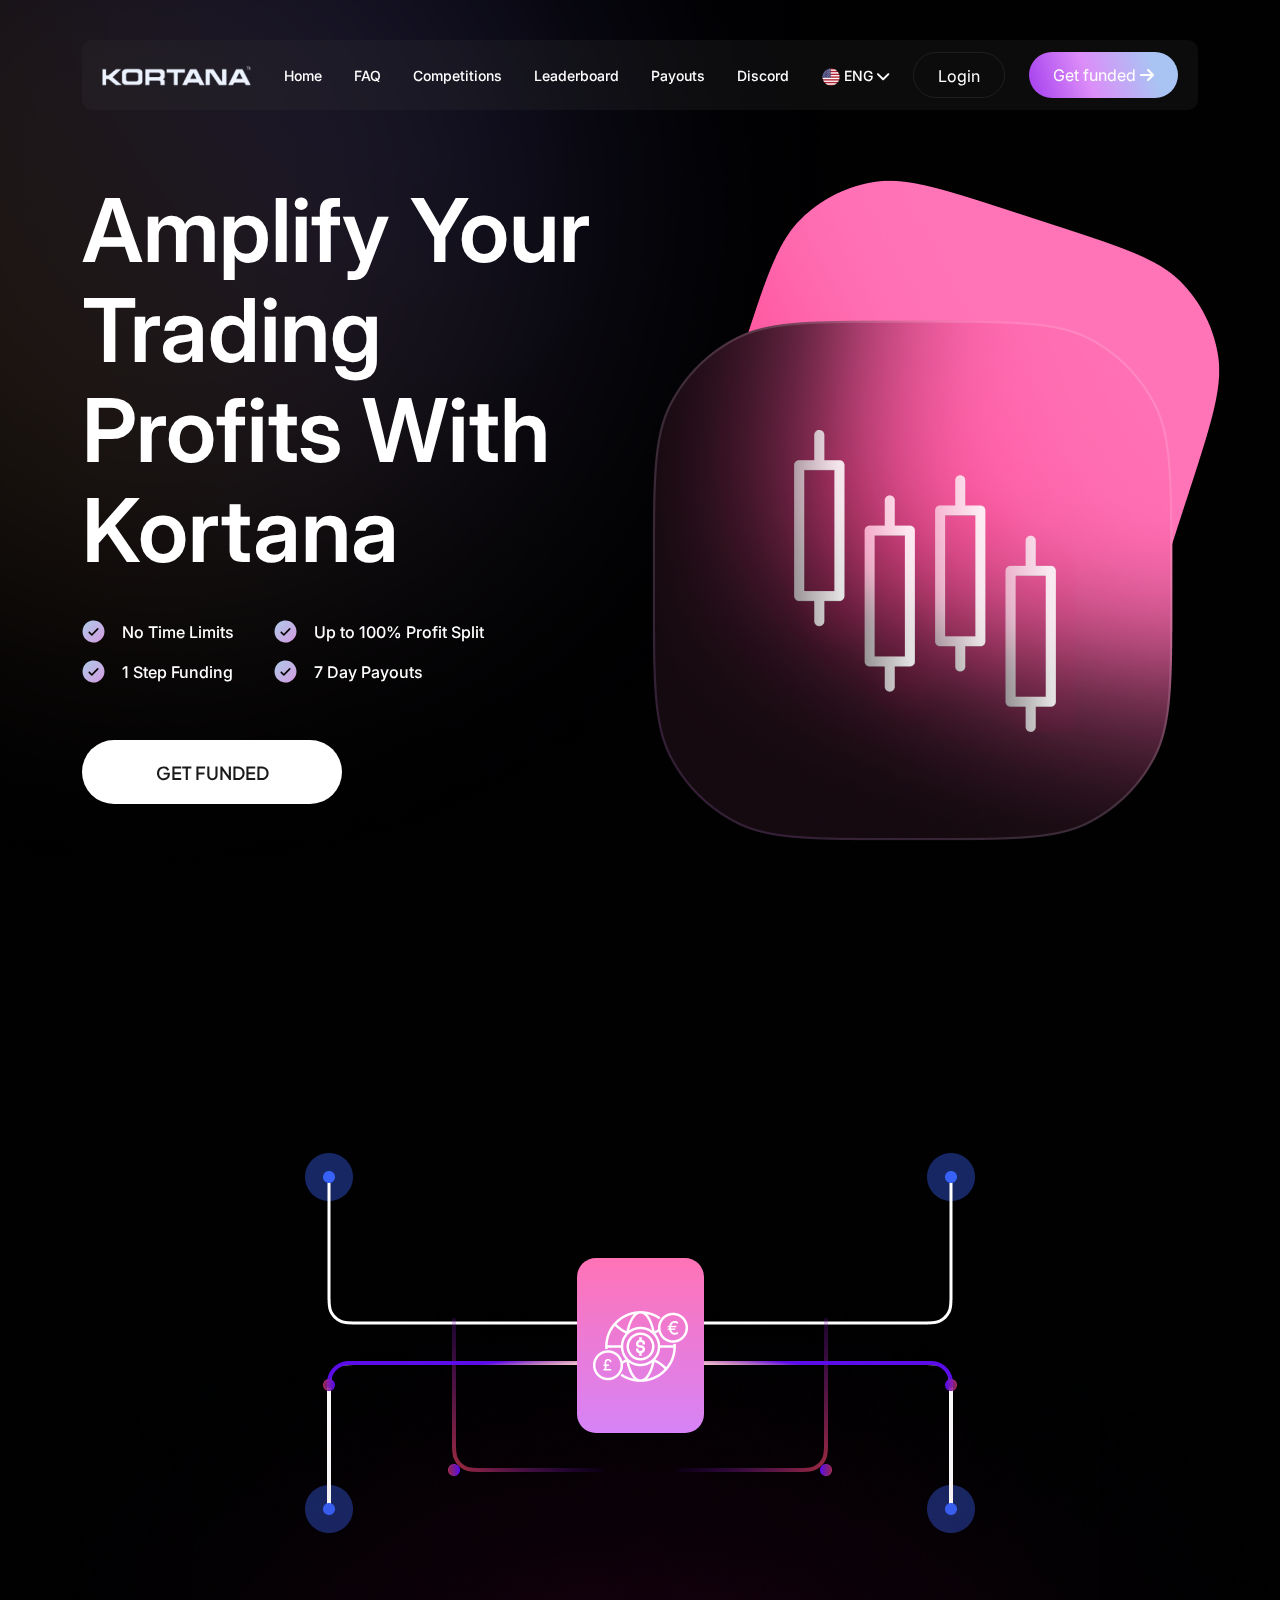
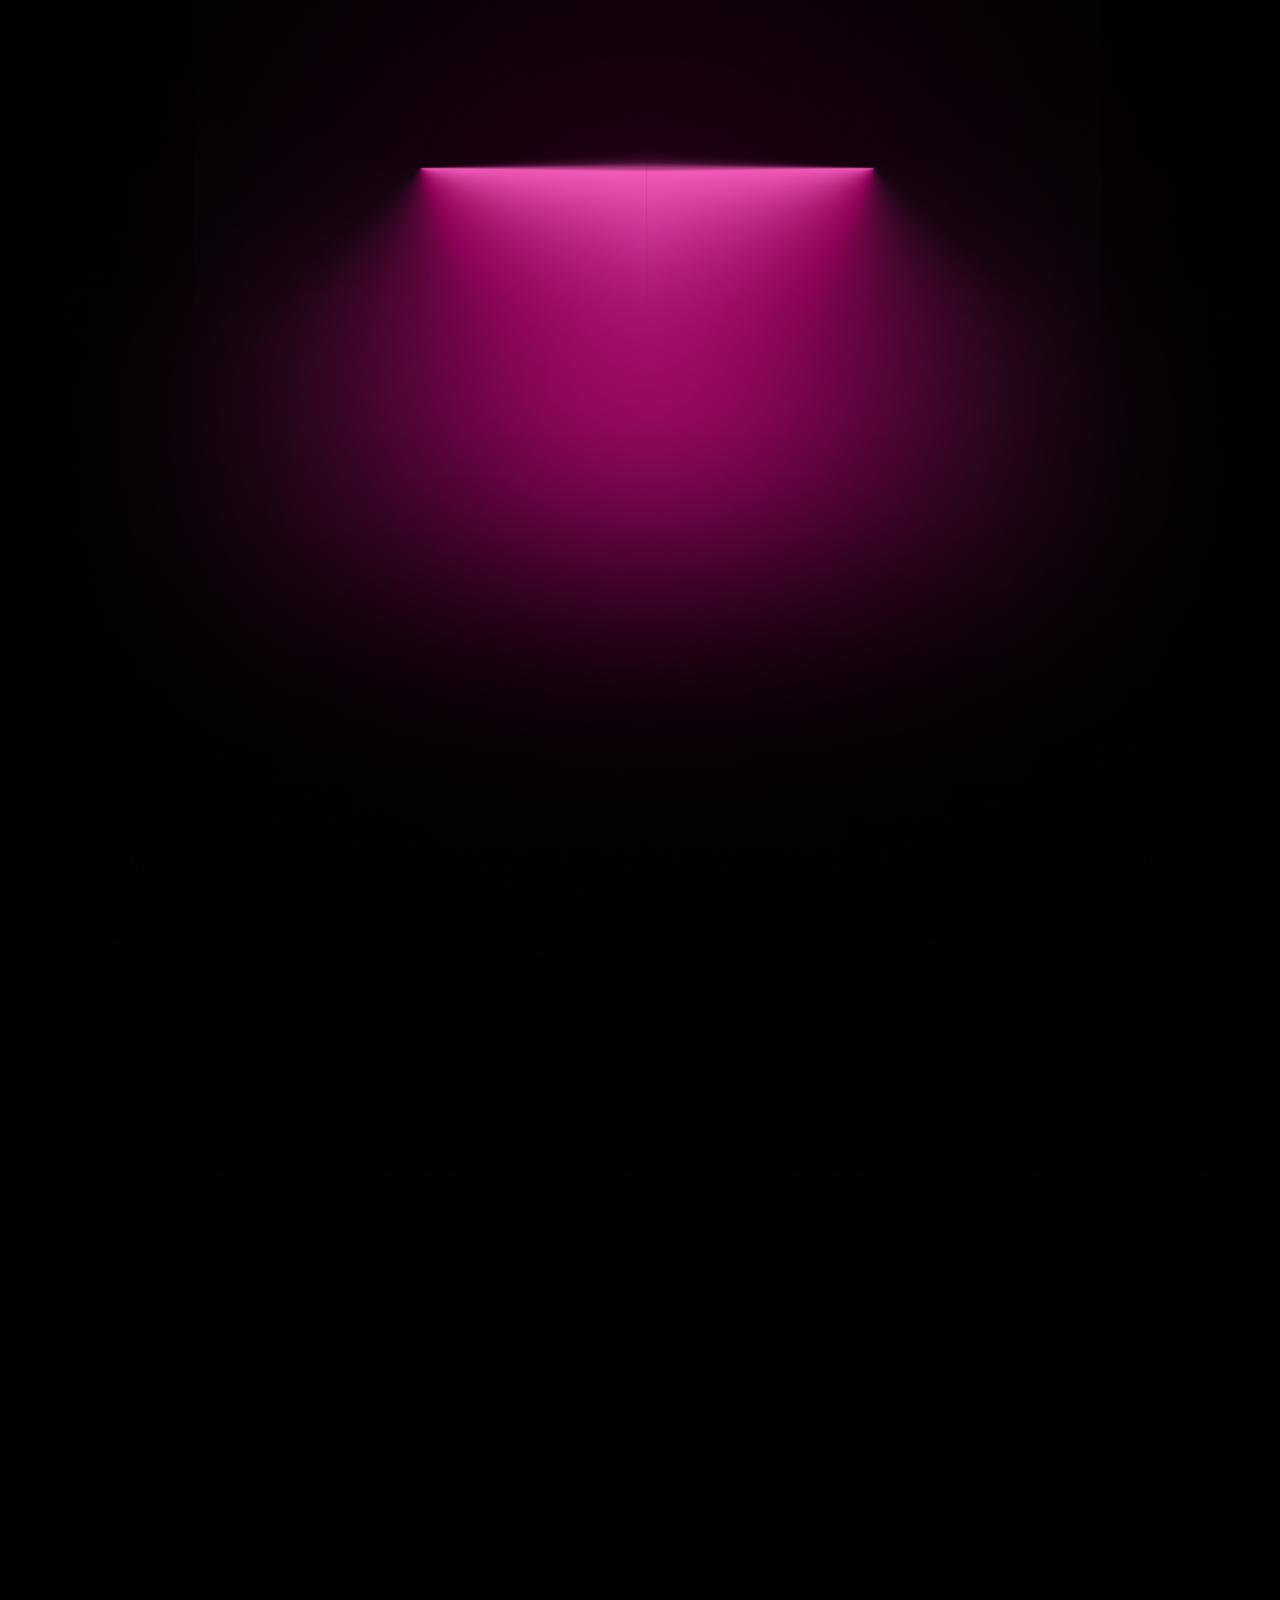
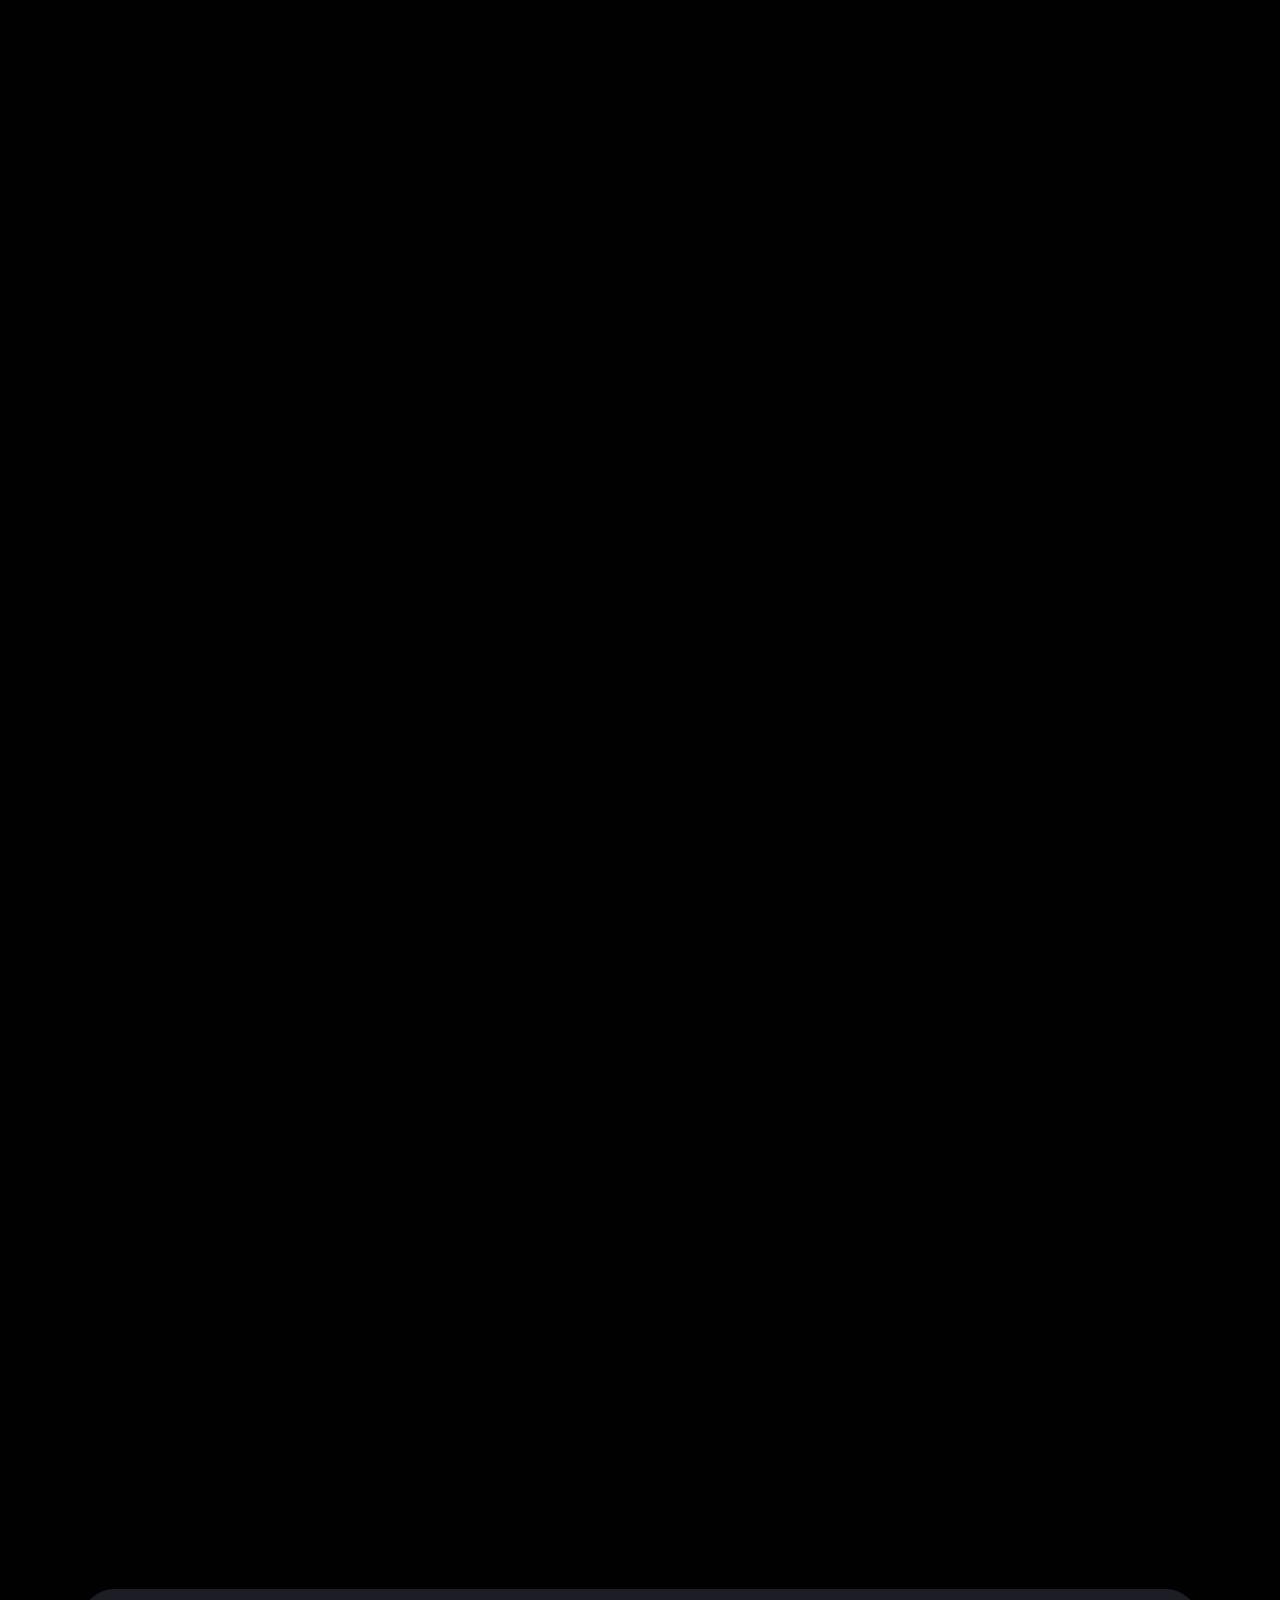
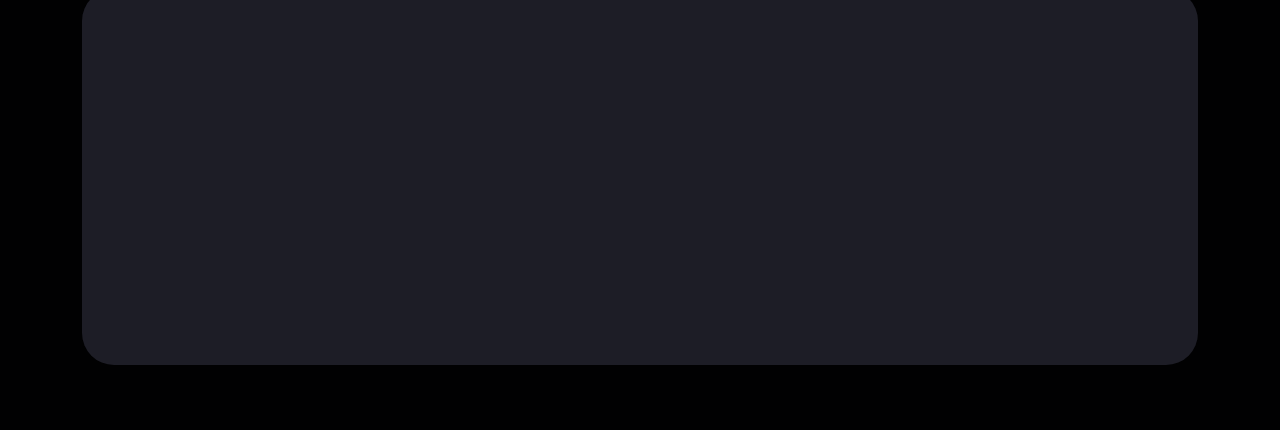
==== index.html @ 97aae35b "anim" ====
<!DOCTYPE html>
<html lang="zxx">
<head>
    <meta charset="utf-8">
    <meta name="author" content="motif">
    <meta name="description" content="">

    <!-- responsive tag -->
    <meta http-equiv="x-ua-compatible" content="ie=edge">
    <meta name="viewport" content="width=device-width, initial-scale=1">

    <!--favicon icon-->
    <link rel="icon" type="image/png" href="images/logos/fav-icon.png">

    <title>Kortana</title>

    <!-- Inject:css -->
    <link rel="stylesheet" type="text/css" href="css/bootstrap.min.css">
    <link rel="stylesheet" type="text/css" href="css/fontawesome/css/fontawesome.min.css">
    <link rel="stylesheet" type="text/css" href="css/fontawesome/css/all.css">
    <link rel="stylesheet" type="text/css" href="css/owl-carousel/owl.carousel.min.css">
    <link rel="stylesheet" type="text/css" href="css/animate.css">
    <link rel="stylesheet" type="text/css" href="css/magnific-popup.css">
    <link rel="stylesheet" type="text/css" href="css/fancybox.min.css">
    <link rel="stylesheet" type="text/css" href="css/jquery.rprogessbar.min.css">
    <link rel="stylesheet" type="text/css" href="css/style.css"> <!-- Template Stylesheet -->
    <link rel="stylesheet" type="text/css" href="css/responsive.css">

    <!--[if lt IE 9]>
    <script src="https://oss.maxcdn.com/html5shiv/3.7.2/html5shiv.min.js"></script>
    <script src="https://oss.maxcdn.com/respond/1.4.2/respond.min.js"></script>
    <![endif]-->

</head>
<body>

    <!-- Header Start: nf is prefix -->
    <header class="kt-header">
        <div class="container">
            <div class="header-container">
                <div class="header-left">
                    <a href="#" class="logo">
                        <img src="./images/logos/logo.png" alt="Kortana">
                    </a>
                </div>
                <div class="kt-main-nav">
                    <div class="nav-menu">
                        <a href="#">Home</a>
                        <a href="#">FAQ</a>
                        <a href="#">Competitions</a>
                        <a href="#">Leaderboard</a>
                        <a href="#">Payouts</a>
                        <a href="#">Discord</a>
                        <a href="#" class="btn d-md-none">Login</a>
                        <a href="#" class="btn primary-btn d-md-none">Get funded <i class="fa-solid fa-arrow-right"></i></a>
                    </div>
                </div>
                <div class="header-right">
                    <div class="lang-switcher">
                        <span class="flag"><img src="images/icons/usa.png" alt="bangladesh"/></span>
                        <a href="#" class="lang"><span>ENG</span> <i class="fa-solid fa-chevron-down"></i></a>
                        <ul class="lang-list">
                            <li class="single-lang"><span class="flag"><img src="images/icons/usa.png" alt="english" /></span><a class="lang-text" href="#">ENG</a></li>
                            <li class="single-lang"><span class="flag"><img src="images/icons/bd.png" alt="bangla" /></span><a class="lang-text" href="#">BAN</a></li>
                        </ul>
                    </div>
                    <a href="#" class="btn">Login</a>
                    <a href="#" class="btn primary-btn">Get funded <i class="fa-solid fa-arrow-right"></i></a>
                    <span class="nav-toggle d-md-none">
                        <i class="fa-solid fa-bars"></i>
                    </span>
                </div>
            </div>
        </div>
    </header>
    <!-- Header End -->

    <main class="kt-main-content">

        <!-- Banner -->
        <div class="kt-banner">
            <div class="container">
                <div class="row">
                    <div class="col-md-6">
                        <div class="banner-content">
                            <h1 class="banner-title wow fadeInUp">Amplify Your Trading Profits With Kortana</h1>
                            <div class="banner-list wow fadeInUp" data-wow-delay=".2s">
                                <p>No Time Limits</p>
                                <p>Up to 100% Profit Split</p>
                                <p>1 Step Funding</p>
                                <p>7 Day Payouts</p>
                            </div>
                            <a href="#" class="btn wow fadeInUp" data-wow-delay=".4s">GET FUNDED</a>
                        </div>
                    </div>
                    <div class="col-md-6">
                        <div class="banner-imgs position-relative">
                            <div class="img-1 position-relative">
                                <img src="./images/shapes/banner-sqr-1.png" alt="Shape">
                                <img src="./images/shapes/chart.png" alt="Chart" class="chart-img">
                            </div>
                            <div class="img-2">
                                <img src="./images/shapes/banner-sqr-2.png" alt="Shape">
                            </div>
                        </div>
                    </div>
                </div>
            </div>
            <div class="banner-shapes">
                <img src="./images/shapes/curve-1.svg" alt="Curve" class="curve-1">
                <img src="./images/shapes/curve-2.svg" alt="Curve" class="curve-2">
            </div>
        </div>

        <!-- Key Difference -->
        <div class="kt-differ">
            <div class="container">
                <div class="row">
                    <div class="col-12">
                        <h2 class="sec-title text-center wow fadeInUp">The kortana difference</h2>
                    </div>
                </div>
                <div class="differ-cards">
                    <div class="row">
                        <div class="col-md-5">
                            <div class="single-card wow fadeInLeft">
                                <div class="icon">
                                    <img src="./images/icons/profit.svg" alt="Profit">
                                </div>
                                <div class="content">
                                    <h3>100% Profit Split</h3>
                                    <p>For the first time in the industry, we offereligible traders 100% of
                                        their profits. We reward consistency, and our profit scaling program
                                        is designed to attract the best of the best.</p>
                                </div>
                            </div>
                        </div>
                        <div class="offset-md-2 col-md-5">
                            <div class="single-card wow fadeInRight">
                                <div class="icon">
                                    <img src="./images/icons/payout.svg" alt="Payouts">
                                </div>
                                <div class="content">
                                    <h3>7 days payouts</h3>
                                    <p>For the first time in the industry, we offereligible traders 100% of
                                        their profits. We reward consistency, and our profit scaling program
                                        is designed to attract the best of the best.</p>
                                </div>
                            </div>
                        </div>
                    </div>
                    <div class="row">
                        <div class="col-12">
                            <div class="connector-wpr">
                                <div class="connector">
                                    <img src="./images/icons/international.png" alt="international">
                                </div>
                            </div>
                        </div>
                    </div>
                    <div class="row">
                        <div class="col-md-5">
                            <div class="single-card wow fadeInLeft">
                                <div class="icon">
                                    <img src="./images/icons/journal.svg" alt="Trade Journaling">
                                </div>
                                <div class="content">
                                    <h3>Intelligent Trade Journaling</h3>
                                    <p>For the first time in the industry, we offereligible traders 100% of
                                        their profits. We reward consistency, and our profit scaling program
                                        is designed to attract the best of the best.</p>
                                </div>
                            </div>
                        </div>
                        <div class="offset-md-2 col-md-5">
                            <div class="single-card wow fadeInRight">
                                <div class="icon">
                                    <img src="./images/icons/timer.svg" alt="No Time Limits">
                                </div>
                                <div class="content">
                                    <h3>No Time Limits</h3>
                                    <p>For the first time in the industry, we offereligible traders 100% of
                                        their profits. We reward consistency, and our profit scaling program
                                        is designed to attract the best of the best.</p>
                                </div>
                            </div>
                        </div>
                    </div>
                </div>
            </div>
        </div>

        <!-- Scaling -->
        <div class="kt-scale">
            <div class="container">
                <div class="row">
                    <div class="col-12">
                        <div class="sec-heading text-center">
                            <h2 class="sec-title wow fadeInUp">Meet Intelligent Scaling</h2>
                            <p class="sec-des wow fadeInUp">Our mission is simple ! Attract the worlds most elite traders with the most favorable trading conditions in the market</p>
                        </div>
                    </div>
                </div>
                <div class="scale-features wow fadeInLeft">
                    <div class="row">
                        <div class="col-12">
                            <div class="features-wpr wpr-1">
                                <div class="single-feature">
                                    <div class="icon">
                                        <img src="./images/icons/audience.png" alt="audience">
                                    </div>
                                    <h3>Funded Kortana Trader</h3>
                                </div>
                                <div class="single-feature circle">
                                    <p>14 Days</p>
                                </div>
                                <div class="single-feature flex-column">
                                    <p><b>Withdrawal 1</b></p>
                                    <p>50% Profit split</p>
                                </div>
                            </div>
                        </div>
                        <div class="col-12">
                            <div class="features-wpr wpr-2 justify-content-end">
                                <div class="single-feature circle circle-2">
                                    <p>14 Days</p>
                                </div>
                            </div>
                        </div>
                        <div class="col-12">
                            <div class="features-wpr wpr-3 justify-content-start">
                                <div class="single-feature flex-column">
                                    <p><b>Withdrawal 4</b></p>
                                    <p>100% Profit split</p>
                                </div>
                                <div class="single-feature circle">
                                    <p>14 Days</p>
                                </div>
                                <div class="single-feature flex-column">
                                    <p><b>Withdrawal 3</b></p>
                                    <p>90% Profit split</p>
                                </div>
                                <div class="single-feature circle circle-2">
                                    <p>14 Days</p>
                                </div>
                                <div class="single-feature flex-column">
                                    <p><b>Withdrawal 2</b></p>
                                    <p>70% Profit split</p>
                                </div>
                            </div>
                        </div>
                    </div>
                </div>
                <div class="prime-features wow fadeInRight">
                    <div class="row align-items-center">
                        <div class="col-md-5">
                            <div class="content">
                                <h3>Kortana Prime</h3>
                                <p>After 4 succesfull payouts and minimum 60 days, traders graduate to our Korana Prime Program</p>
                            </div>
                        </div>
                        <div class="col-md-7">
                            <ul class="feature-list">
                                <li><img src="./images/icons/tick-wht.svg" alt="tick"> Paid Every 7 Days</li>
                                <li><img src="./images/icons/tick-wht.svg" alt="tick"> Account Size Scaled Monthly Up To $1,000,000</li>
                                <li><img src="./images/icons/tick-wht.svg" alt="tick"> Enjoy 15% Max Daily Drawdown</li>
                                <li><img src="./images/icons/tick-wht.svg" alt="tick"> ENS Welcome</li>
                                <li><img src="./images/icons/tick-wht.svg" alt="tick"> Priority Support</li>
                                <li><img src="./images/icons/tick-wht.svg" alt="tick"> Keep 100% Of Your Profits</li>
                            </ul>
                        </div>
                    </div>
                </div>
            </div>
        </div>

        <!-- Trading Accounts -->
        <div class="kt-tarde-acunts sec-spacer">
            <div class="container">
                <div class="row">
                    <div class="col-12">
                        <div class="accoutns-tab-wpr">
                            <div class="heading">
                                <ul class="nav tab-links wow fadeInLeft" id="accountTypeTab" role="tablist">
                                    <li class="nav-item" role="presentation">
                                        <a class="nav-link active" id="normal-tab" data-bs-toggle="tab" href="#normal" role="tab" aria-controls="normal" aria-selected="true">Normal</a>
                                    </li>
                                    <li class="nav-item" role="presentation">
                                        <a class="nav-link" id="extend-tab" data-bs-toggle="tab" href="#extend" role="tab" aria-controls="extend" aria-selected="true">Extend</a>
                                    </li>
                                </ul>

                                <ul class="nav tab-links wow fadeInRight" id="accountSize-Tab" role="tablist">
                                    <li class="nav-item" role="presentation">
                                        <a class="nav-link active" id="ten-tab" data-bs-toggle="tab" href="#ten" role="tab" aria-controls="10k" aria-selected="true">10k</a>
                                    </li>
                                    <li class="nav-item" role="presentation">
                                        <a class="nav-link" id="twtyFive-tab" data-bs-toggle="tab" href="#twtyFive" role="tab" aria-controls="25k" aria-selected="true">25k</a>
                                    </li>
                                    <li class="nav-item" role="presentation">
                                        <a class="nav-link" id="fifty-tab" data-bs-toggle="tab" href="#fifty" role="tab" aria-controls="50k" aria-selected="true">50k</a>
                                    </li>
                                    <li class="nav-item" role="presentation">
                                        <a class="nav-link" id="hundred-tab" data-bs-toggle="tab" href="#hundred" role="tab" aria-controls="100k" aria-selected="true">100k</a>
                                    </li>
                                    <li class="nav-item" role="presentation">
                                        <a class="nav-link" id="twoHun-tab" data-bs-toggle="tab" href="#twoHun" role="tab" aria-controls="200k" aria-selected="true">200k</a>
                                    </li>
                                </ul>

                            </div>
                            <div class="body p-0 wow fadeInUp">
                                <div class="tab-content accounts-content" id="accountTypeTabContent">
                                    <div class="tab-pane fade show active" id="normal" role="tabpanel" aria-labelledby="normal-tab">
                                        <div class="acc-table-wpr">
                                            <table class="kt-table table table-responsive mb-0">
                                                <thead>
                                                    <tr>
                                                        <th></th>
                                                        <th>Phase1</th>
                                                        <th>Phase2</th>
                                                        <th class="text-center">Funded</th>
                                                    </tr>
                                                </thead>
                                                <tbody>
                                                    <tr>
                                                        <td>
                                                            <div class="d-flex align-items-center">
                                                                <span class="acc-name">Profit Target</span>
                                                                <img src="./images/icons/what.png" alt="What">
                                                            </div>
                                                        </td>
                                                        <td>$2000</td>
                                                        <td>$1250</td>
                                                        <td class="text-center">80/20 Profit Split</td>
                                                    </tr>
                                                    <tr>
                                                        <td>
                                                            <div class="d-flex align-items-center">
                                                                <span class="acc-name">Min Trading Days</span>
                                                                <img src="./images/icons/what.png" alt="What">
                                                            </div>
                                                        </td>
                                                        <td>0 Days</td>
                                                        <td>0 Days</td>
                                                        <td class="text-center">0 Days</td>
                                                    </tr>
                                                    <tr>
                                                        <td>
                                                            <div class="d-flex align-items-center">
                                                                <span class="acc-name">Max Trading Days</span>
                                                                <img src="./images/icons/what.png" alt="What">
                                                            </div>
                                                        </td>
                                                        <td>30 Days</td>
                                                        <td>60 Days</td>
                                                        <td class="text-center"><span class="td-btn null">None</span></td>
                                                    </tr>
                                                    <tr>
                                                        <td>
                                                            <div class="d-flex align-items-center">
                                                                <span class="acc-name">Max Loss</span>
                                                                <img src="./images/icons/what.png" alt="What">
                                                            </div>
                                                        </td>
                                                        <td>$2000</td>
                                                        <td>$2000</td>
                                                        <td class="text-center">4%</td>
                                                    </tr>
                                                    <tr>
                                                        <td>
                                                            <div class="d-flex align-items-center">
                                                                <span class="acc-name">Refundable Free</span>
                                                                <img src="./images/icons/what.png" alt="What">
                                                            </div>
                                                        </td>
                                                        <td>$228</td>
                                                        <td><span class="td-btn">Free</span></td>
                                                        <td class="text-center"><span class="td-btn">Refund</span></td>
                                                    </tr>
                                                    <tr>
                                                        <td>
                                                            <div class="d-flex align-items-center">
                                                                <span class="acc-name">Pass Bonus</span>
                                                                <img src="./images/icons/what.png" alt="What">
                                                            </div>
                                                        </td>
                                                        <td><span class="td-btn null">None</span></td>
                                                        <td><span class="td-btn null">None</span></td>
                                                        <td class="text-center"><span class="td-btn null">None</span></td>
                                                    </tr>
                                                </tbody>
                                            </table>
                                        </div>
                                    </div>
                                    <div class="tab-pane fade" id="extend" role="tabpanel" aria-labelledby="extend-tab">
                                        <div class="acc-table-wpr">
                                            <table class="kt-table table table-responsive mb-0">
                                                <thead>
                                                    <tr>
                                                        <th></th>
                                                        <th>Phase1</th>
                                                        <th>Phase2</th>
                                                        <th class="text-center">Funded</th>
                                                    </tr>
                                                </thead>
                                                <tbody>
                                                    <tr>
                                                        <td>
                                                            <div class="d-flex align-items-center">
                                                                <span class="acc-name">Profit Target</span>
                                                                <img src="./images/icons/what.png" alt="What">
                                                            </div>
                                                        </td>
                                                        <td>$2000</td>
                                                        <td>$1250</td>
                                                        <td class="text-center">80/20 Profit Split</td>
                                                    </tr>
                                                    <tr>
                                                        <td>
                                                            <div class="d-flex align-items-center">
                                                                <span class="acc-name">Min Trading Days</span>
                                                                <img src="./images/icons/what.png" alt="What">
                                                            </div>
                                                        </td>
                                                        <td>0 Days</td>
                                                        <td>0 Days</td>
                                                        <td class="text-center">0 Days</td>
                                                    </tr>
                                                    <tr>
                                                        <td>
                                                            <div class="d-flex align-items-center">
                                                                <span class="acc-name">Max Trading Days</span>
                                                                <img src="./images/icons/what.png" alt="What">
                                                            </div>
                                                        </td>
                                                        <td>30 Days</td>
                                                        <td>60 Days</td>
                                                        <td class="text-center"><span class="td-btn null">None</span></td>
                                                    </tr>
                                                    <tr>
                                                        <td>
                                                            <div class="d-flex align-items-center">
                                                                <span class="acc-name">Max Loss</span>
                                                                <img src="./images/icons/what.png" alt="What">
                                                            </div>
                                                        </td>
                                                        <td>$2000</td>
                                                        <td>$2000</td>
                                                        <td class="text-center">4%</td>
                                                    </tr>
                                                    <tr>
                                                        <td>
                                                            <div class="d-flex align-items-center">
                                                                <span class="acc-name">Refundable Free</span>
                                                                <img src="./images/icons/what.png" alt="What">
                                                            </div>
                                                        </td>
                                                        <td>$228</td>
                                                        <td><span class="td-btn">Free</span></td>
                                                        <td class="text-center"><span class="td-btn">Refund</span></td>
                                                    </tr>
                                                    <tr>
                                                        <td>
                                                            <div class="d-flex align-items-center">
                                                                <span class="acc-name">Pass Bonus</span>
                                                                <img src="./images/icons/what.png" alt="What">
                                                            </div>
                                                        </td>
                                                        <td><span class="td-btn null">None</span></td>
                                                        <td><span class="td-btn null">None</span></td>
                                                        <td class="text-center"><span class="td-btn null">None</span></td>
                                                    </tr>
                                                </tbody>
                                            </table>
                                        </div>
                                    </div>
                                    <div class="text-center">
                                        <a href="#" class="btn primary-btn">BECOME A FUNDED TRADER TODAY <i class="fa-solid fa-arrow-right"></i></a>
                                    </div>
                                </div>
                            </div>
                        </div>
                    </div>
                </div>
            </div>
        </div>

        <!-- Start Trading -->
        <div class="kt-start-trade">
            <div class="container">
                <div class="row align-items-center">
                    <div class="col-md-6 col-xxl-5">
                        <div class="trade-info">
                            <h2 class="sec-title wow fadeInUp">Live The <span class="color-text">Traders</span> Dream</h2>
                            <ul class="info-list wow fadeInUp">
                                <li>No minimum or maximum trading days</li>
                                <li>Up to 100% profit splits</li>
                                <li>Scale Your Account to & 15% Max Drawdown</li>
                                <li>Refundable Challenge Fee and a 25% pass bonus</li>
                                <li>Scale to 7 day payouts</li>
                                <li>All trading styles welcome, no hidden rules</li>
                            </ul>
                            <div class="info-btns">
                                <a href="#" class="btn primary-btn wow fadeInLeft">Start trading <img src="./images/icons/arrow-right.svg" alt="arrow-right"></a>
                                <a href="#" class="btn color-btn wow fadeInRight"><span>FAQ</span> <img src="./images/icons/arrow-right-clr.svg" alt="arrow-right-clr"></a>
                            </div>
                        </div>
                    </div>
                    <div class="offset-xxl-1 col-md-6 col-10">
                        <div class="trade-image position-relative wow fadeInRight">
                            <img src="./images/banner/bitcoin.png" alt="bitcoin" class="img-sm">
                            <img src="./images/banner/trade-banner.png" alt="Start Trading">
                        </div>
                    </div>
                </div>
            </div>
        </div>

    </main>

    <!-- Footer Start -->
    <footer class="kt-footer">
        <div class="container">
            <div class="footer-wpr">
                <div class="row">
                    <div class="col-6 col-lg-7">
                        <div class="footer-content">
                            <a href="#" class="wow fadeInUp"><img src="./images/logos/fotter-logo.png" alt="Kortana" class="logo"></a>
                            <div class="footer-social-links wow fadeInUp">
                                <a href="#" class="single-link">
                                    <img src="./images/icons/insta.png" alt="Instagram">
                                </a>
                                <a href="#" class="single-link">
                                    <img src="./images/icons/discord.png" alt="discord">
                                </a>
                                <a href="#" class="single-link">
                                    <img src="./images/icons/telegram.png" alt="telegram">
                                </a>
                            </div>
                            <p class="des wow fadeInUp">Get in contact with us directly from this
                                site with our <a href="#">Iive customer support</a> or at
                                our <a href="#">Help Center</a></p>
                        </div>
                    </div>
                    <div class="col-6 col-lg-5">
                        <div class="row justify-content-between f-line wow fadeInRight">
                            <div class="col-5">
                                <div class="footer-widget">
                                    <h5>Medium</h5>
                                    <ul class="footer-menu">
                                        <li><a href="#">Livechat</a></li>
                                        <li><a href="#">Hello@Kartanafx.com</a></li>
                                        <li><a href="#">Discord support</a></li>
                                    </ul>
                                </div>
                            </div>
                            <div class="col-5">
                                <div class="footer-widget">
                                    <h5>Kartana Inc</h5>
                                    <ul class="footer-menu">
                                        <li><a href="#">FAQ</a></li>
                                    </ul>
                                </div>
                            </div>
                        </div>
                        <div class="row">
                            <div class="col-6 p-0">
                                <div class="footer-input wow fadeInUp">
                                    <input type="text" placeholder="Drop ancor">
                                    <button type="submit"><img src="./images/icons/paper-plane.svg" alt="paper-plane"></button>
                                </div>
                            </div>
                        </div>
                    </div>
                </div>
            </div>
        </div>
    </footer>
    <!-- Footer End -->

    <!-- scrollUp start here-->

    <div class="progress-wrap">
        <svg class="progress-circle svg-content" width="100%" height="100%" viewBox="-1 -1 102 102">
            <path d="M50,1 a49,49 0 0,1 0,98 a49,49 0 0,1 0,-98" />
        </svg>
    </div>
    
    <!-- Js files -->
    <script src="js/modernizr-3.5.0.min.js"></script>

    <script src="js/jquery.min.js"></script>
    <script src="js/popper.min.js"></script>
    <script src="js/bootstrap.min.js"></script>
    <script src="js/jquery.waypoints.min.js"></script>
    <script src="js/jquery.counterup.min.js"></script>
    <script src="js/wow.min.js"></script>
    <script src="js/owl.carousel.min.js"></script>
    <script src="js/jquery.appear.js"></script>
    <script src="js/jquery-asPieProgress.min.js"></script>
    <script src="js/jquery.magnific-popup.min.js"></script>
    <script src="js/backtotop.js"></script>
    <script src="js/fancybox.min.js"></script>
    <script src="js/jQuery.rProgressbar.min.js"></script>
    <script src="js/main.js"></script>

</body>
</html>
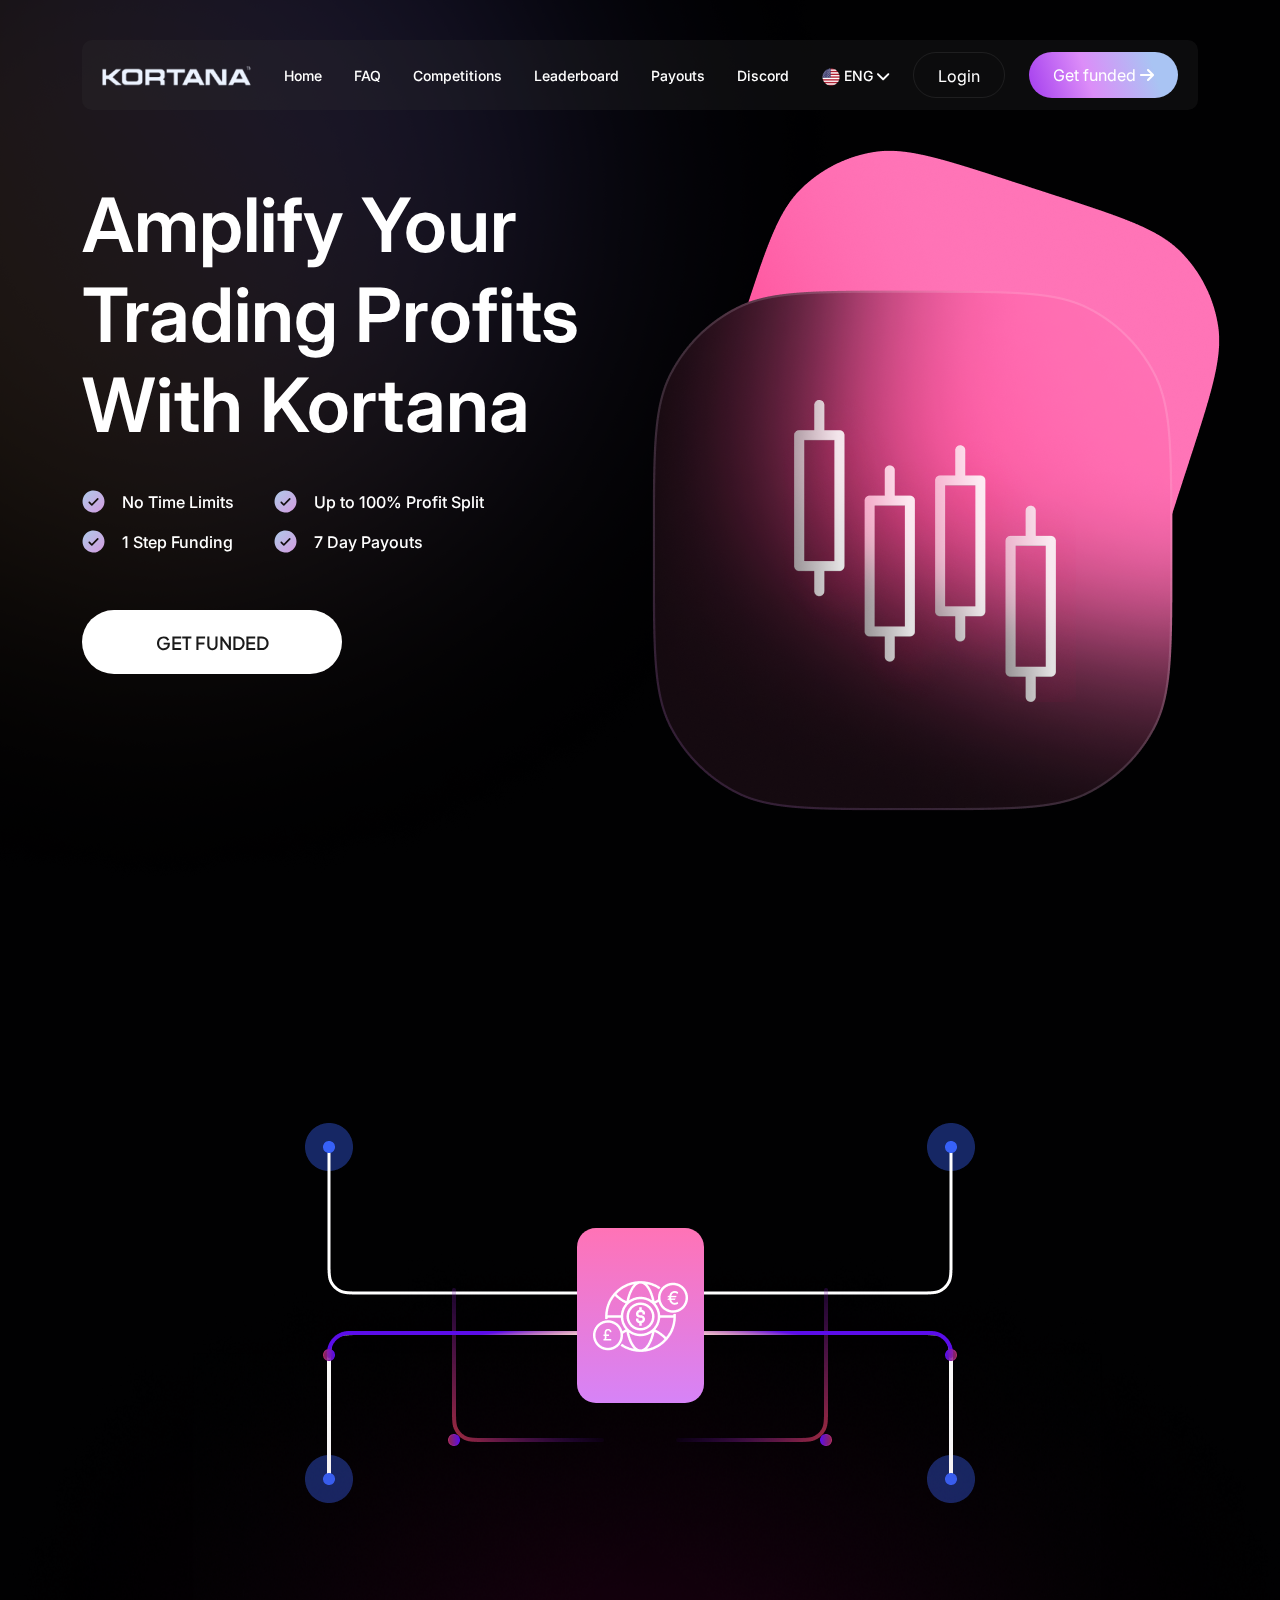
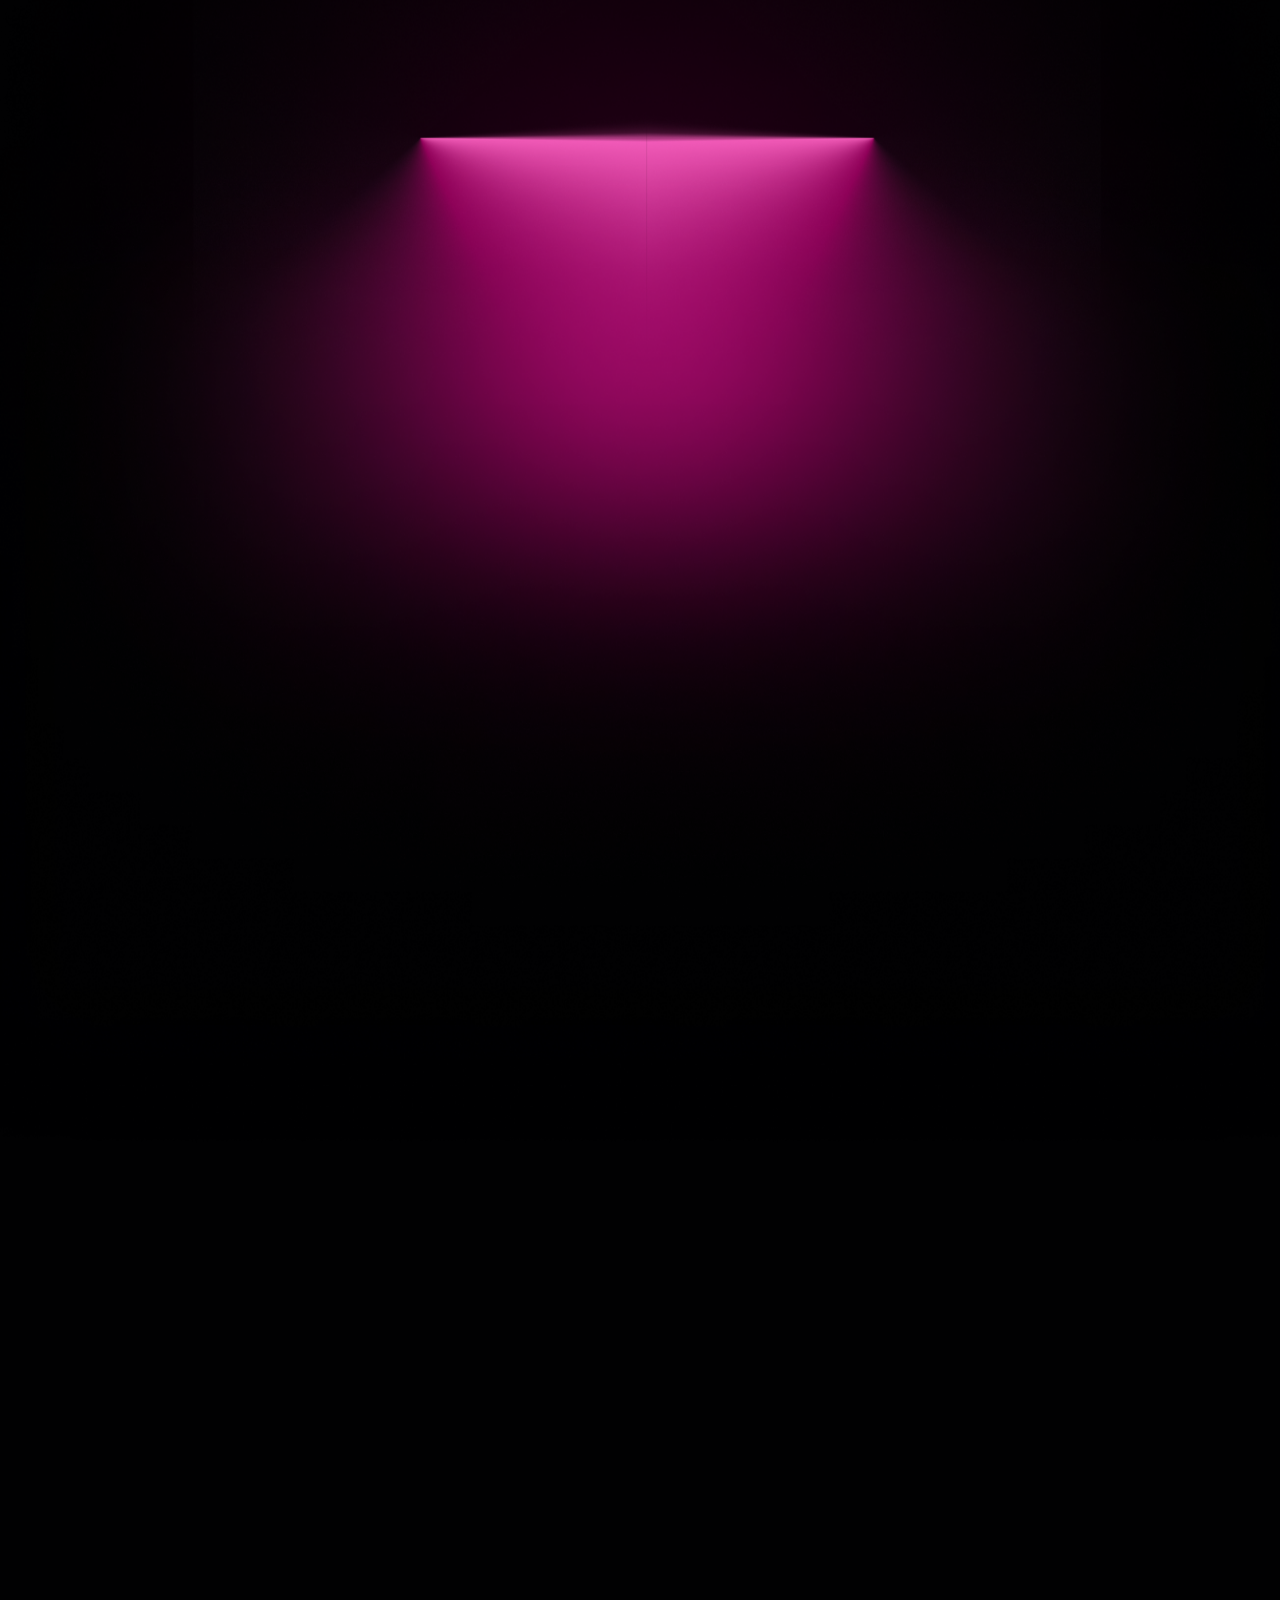
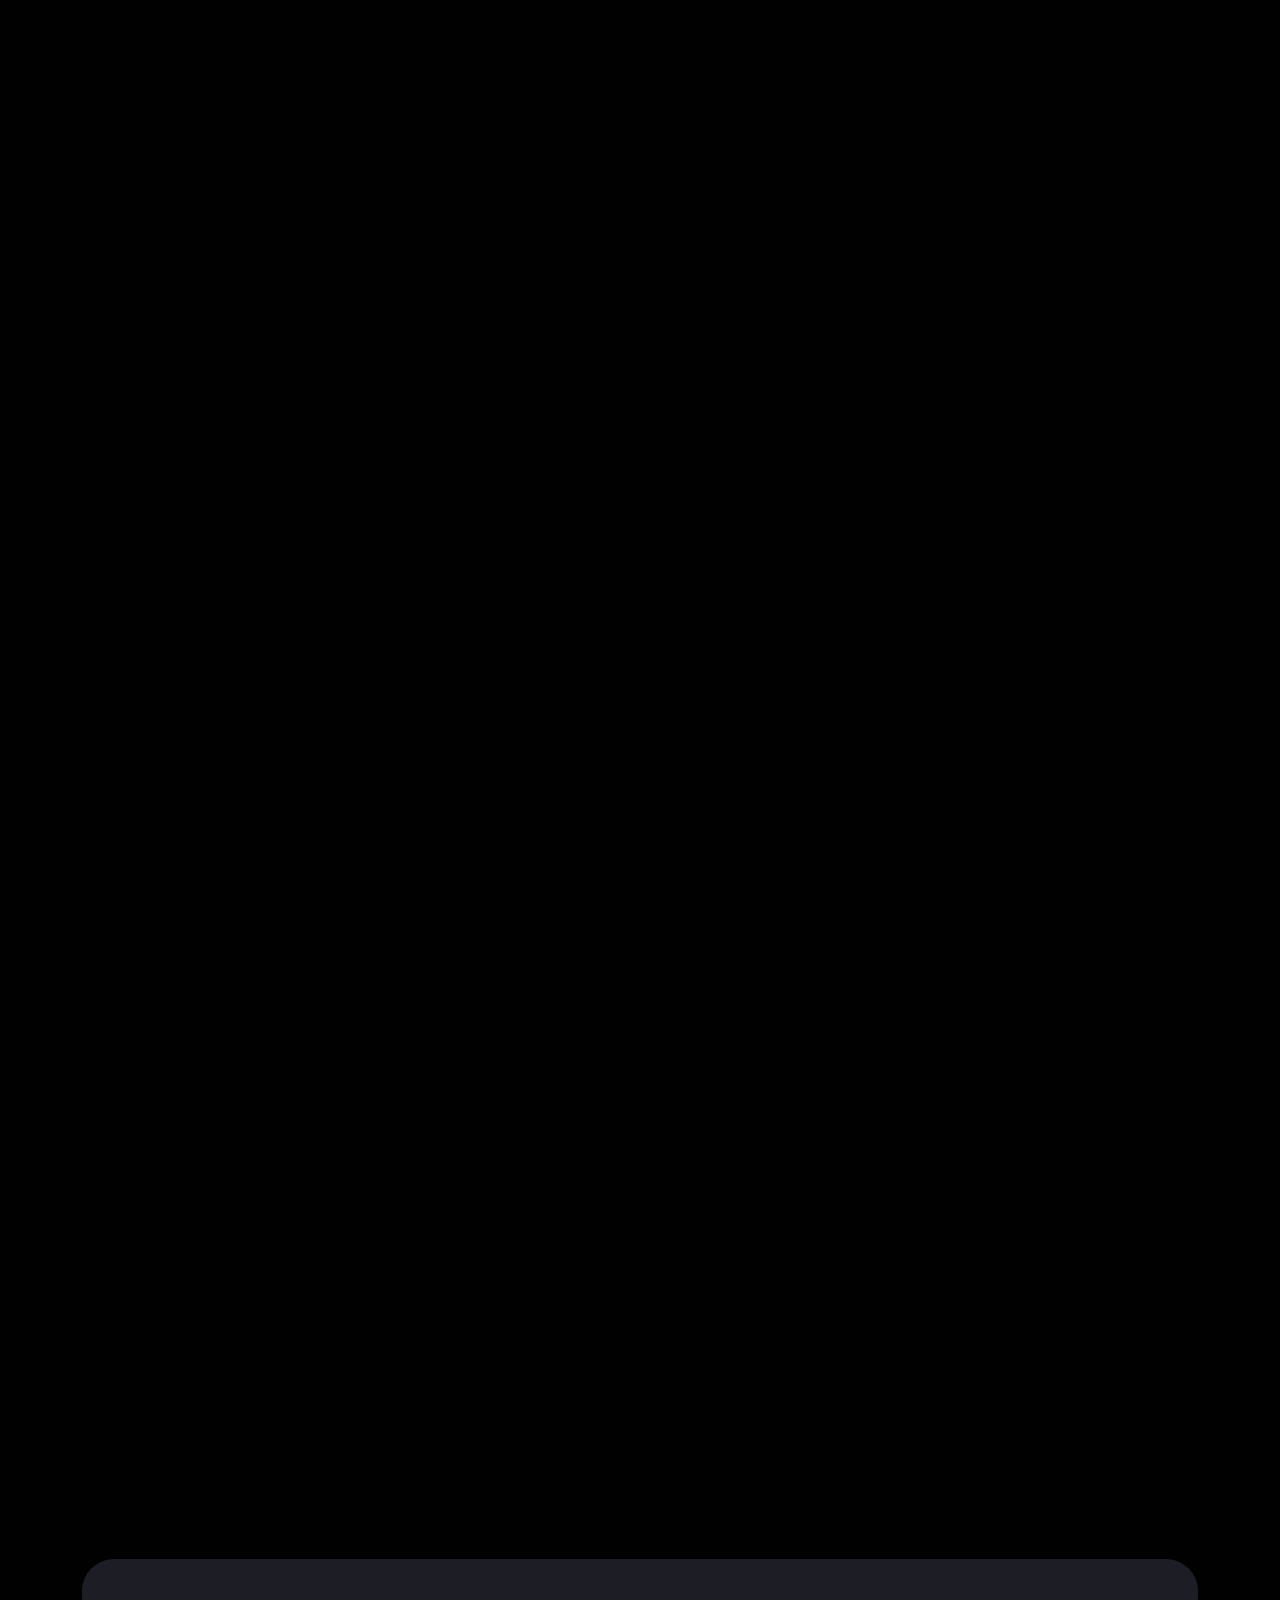
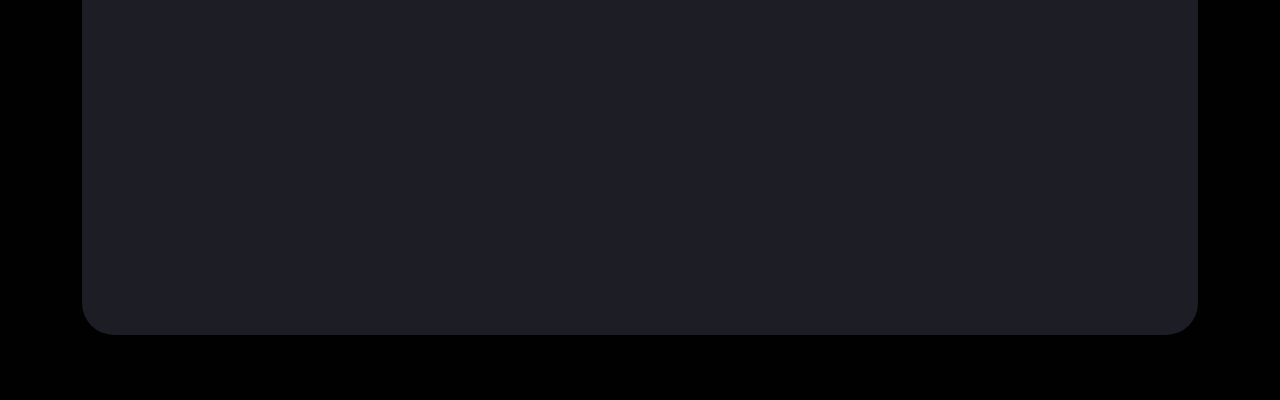
==== commit 46dbf7af: "responsive" ====
--- a/index.html
+++ b/index.html
@@ -202,7 +202,14 @@
                     </div>
                 </div>
                 <div class="scale-features wow fadeInLeft">
-                    <div class="row">
+                    <div class="row d-md-none">
+                        <div class="col-12">
+                            <div class="scale-step-image">
+                                <img src="./images/banner/scale-step.png" alt="Scaling" class="w-100">
+                            </div>
+                        </div>
+                    </div>
+                    <div class="row d-none d-md-block">
                         <div class="col-12">
                             <div class="features-wpr wpr-1">
                                 <div class="single-feature">
--- a/css/responsive.css
+++ b/css/responsive.css
@@ -81,17 +81,26 @@
 /* Max Width 1299px */
 @media only screen and (max-width: 1299px){
 
+    h1{
+        font-size: 75px;
+        line-height: 90px;
+    }
+
     .header-container {
         padding: 12px 20px;
     }
 
+    .banner-imgs .img-1{
+        margin-top: 110px;
+    }
+
     .banner-imgs .img-2{
         right: -4%;
     }
 
     .kt-banner .curve-1 {
         width: 65%;
-        bottom: -110px;
+        bottom: -90px;
     }
 
     .scale-features{
@@ -253,6 +262,56 @@
     .prime-features li img{
         width: 20px;
         height: 20px;
+    }
+
+    .single-feature{
+        padding: 12px 20px;
+    }
+
+    .single-feature.circle{
+        width: 70px;
+        height: 70px;
+    }
+
+    .wpr-1 .single-feature:last-of-type::after{
+        right: -80%;
+    }
+
+    .wpr-2 .single-feature{
+        left: 26px;
+    }
+
+    .wpr-2 .single-feature::before{
+        top: -75px;
+        left: 35px;
+    }
+
+    .wpr-2 .single-feature::after {
+        right: -6px;
+        bottom: -70px;
+        transform: scaleX(.40);
+    }
+
+    .single-feature .icon{
+        margin-right: 12px;
+    }
+
+    .single-feature h3 {
+        font-size: 22px;
+    }
+
+    .single-feature b{
+        font-size: 16px;
+        line-height: 24px;
+    }
+
+    .single-feature p{
+        font-size: 12px;
+        line-height: 20px;
+    }
+
+    .prime-features {
+        margin: 95px 20px 40px 20px;
     }
 
     .tab-links{
@@ -462,7 +521,7 @@
     }
 
     .kt-scale::after{
-        bottom: 130px;
+        bottom: 165px;
         height: 100%;
     }
 
@@ -476,38 +535,18 @@
         margin-top: 40px;
     }
 
-    /* .features-wpr{
-        gap: 32px;
-    } */
-
     .wpr-2{
         margin-top: 32px;
     }
 
-    .single-feature{
-        padding: 8px;
-    }
-
     .single-feature.circle{
-        width: 38px;
-        height: 38px;
+        width: 60px;
+        height: 60px;
     }
 
     .single-feature.circle p{
-        font-size: 5px;
-        line-height: 7px;
-    }
-
-    .single-feature .icon{
-        width: 20px;
-        height: 20px;
-        line-height: 20px;
-        margin-right: 8px;
-    }
-
-    .single-feature .icon img{
-        width: 12px;
-        height: 12px;
+        font-size: 10px;
+        line-height: 8px;
     }
 
     .single-feature h3{
@@ -521,24 +560,43 @@
         line-height: 16px;
     }
 
+    .wpr-2 .single-feature{
+        left: -90px;
+    }
+
+    .wpr-1 .single-feature:last-of-type::after{
+        transform: scale(.5);
+    }
+
+    .wpr-2 .single-feature::before {
+        top: -70px;
+        left: 35px;
+        transform: scale(.9);
+    }
+
+    .wpr-2 .single-feature::after {
+        bottom: -65px;
+        transform: scaleX(.60);
+    }
+
     .prime-features{
-        margin: 60px 20px 30px 20px
+        margin: 95px 20px 30px 20px
     }
 
     .prime-features h3{
-        font-size: 22px;
-        line-height: 27px;
+        font-size: 24px;
+        line-height: 28px;
         margin-bottom: 16px;
     }
 
     .prime-features p{
-        font-size: 8px;
-        line-height: 12px;
+        font-size: 12px;
+        line-height: 16px;
     }
 
     .prime-features li{
-        font-size: 9px;
-        line-height: 13px;
+        font-size: 12px;
+        line-height: 16px;
         gap: 8px;
     }
 
@@ -747,55 +805,8 @@
         line-height: 14px;
     }
 
-    .connector{
-        width: 76px;
-        height: 104px;
-        line-height: 104px;
-    }
-
-    .connector img{
-        max-width: 49px;
-    }
-
-    .connector-wpr::before{
-        content: url("../images/shapes/connt-left-md.png");
-    }
-
-    .connector-wpr::after{
-        content: url("../images/shapes/connt-right-md.png");
-    }
-
-    .kt-scale .sec-title{
-        font-size: 33px;
-        line-height: 39px;
-        margin-bottom: 16px;
-    }
-
-    .kt-scale{
-        padding-top: 80px;
-    }
-
     .kt-scale::after{
-        bottom: 130px;
-        height: 100%;
-    }
-
-    .kt-scale .sec-des{
-        max-width: 318px;
-        font-size: 10px;
-        line-height: 15px;
-    }
-
-    .scale-features{
-        margin-top: 40px;
-    }
-
-    /* .features-wpr{
-        gap: 32px;
-    } */
-
-    .wpr-2{
-        margin-top: 32px;
+        bottom: 150px;
     }
 
     .single-feature{
@@ -837,6 +848,31 @@
 
     .prime-features{
         margin: 60px 20px 30px 20px
+    }
+
+    .wpr-1 .single-feature:last-of-type::after{
+        right: -125%;
+        transform: scale(.8);
+    }
+
+    .wpr-3 .single-feature:first-of-type::before {
+        top: 27px;
+        transform: scale(.6);
+    }
+
+    .wpr-2 .single-feature{
+        left: 10px;
+    }
+
+    .wpr-2 .single-feature::before{
+        top: -65px;
+        left: 18px;
+        transform: scale(.8);
+    }
+
+    .wpr-2 .single-feature::after {
+        right: -18px;
+        bottom: -60px;
     }
 
 }
@@ -986,6 +1022,10 @@
         border-radius: 61px;
     }
 
+    .banner-imgs{
+        animation: float-bob-y 3s linear infinite;
+    }
+
     .banner-imgs img{
         max-width: 297px;
     }
@@ -1086,8 +1126,7 @@
     }
 
     .kt-scale::after{
-        bottom: 130px;
-        height: 100%;
+        bottom: 200px;
     }
 
     .kt-scale .sec-des{
@@ -1098,12 +1137,7 @@
 
     .scale-features{
         margin-top: 40px;
-        display: none;
-    }
-
-    /* .features-wpr{
-        gap: 32px;
-    } */
+    }
 
     .wpr-2{
         margin-top: 32px;
@@ -1147,7 +1181,7 @@
     }
 
     .prime-features{
-        margin: 60px 0 16px;
+        margin: 0 0 16px;
         padding: 24px 16px;
     }
 
@@ -1380,6 +1414,10 @@
         line-height: 14px;
     }
 
+    .trade-image .img-sm{
+        left: -18%;
+    }
+
 }
 
 /* Max Width 416px */
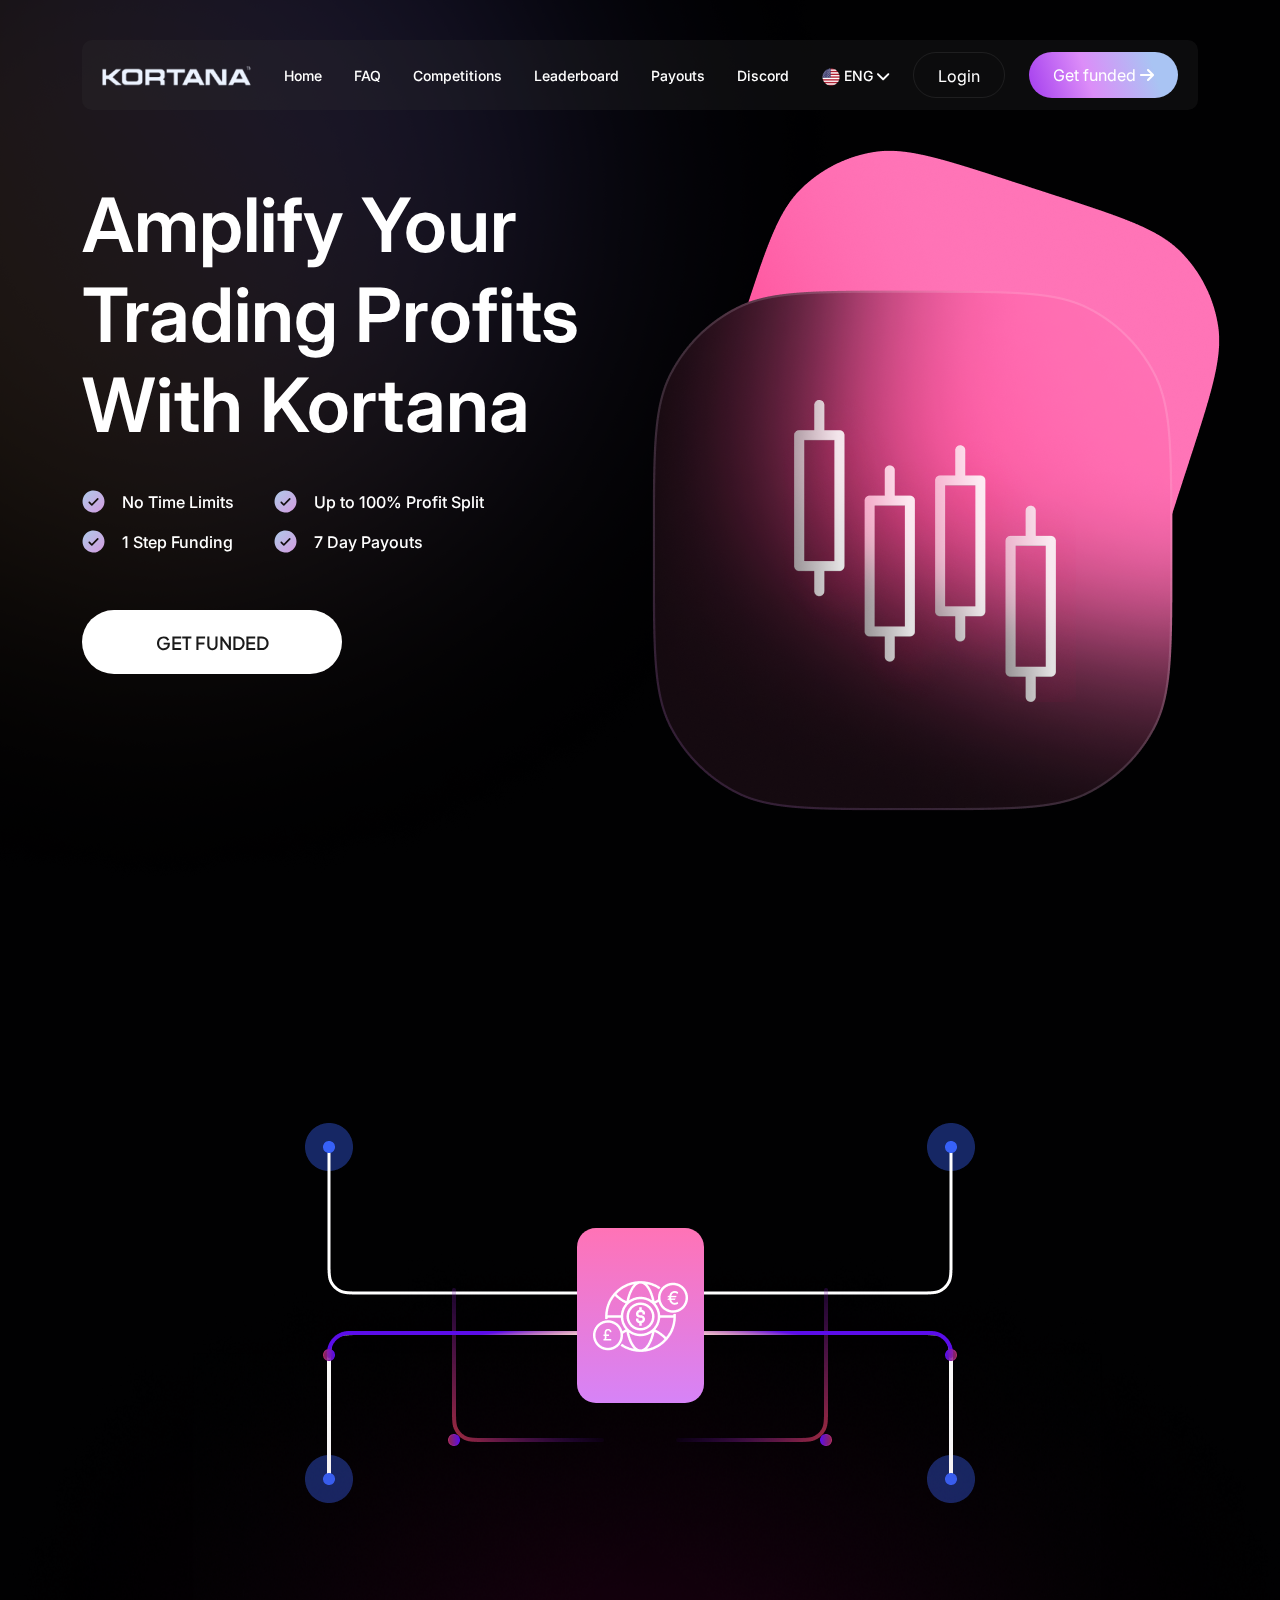
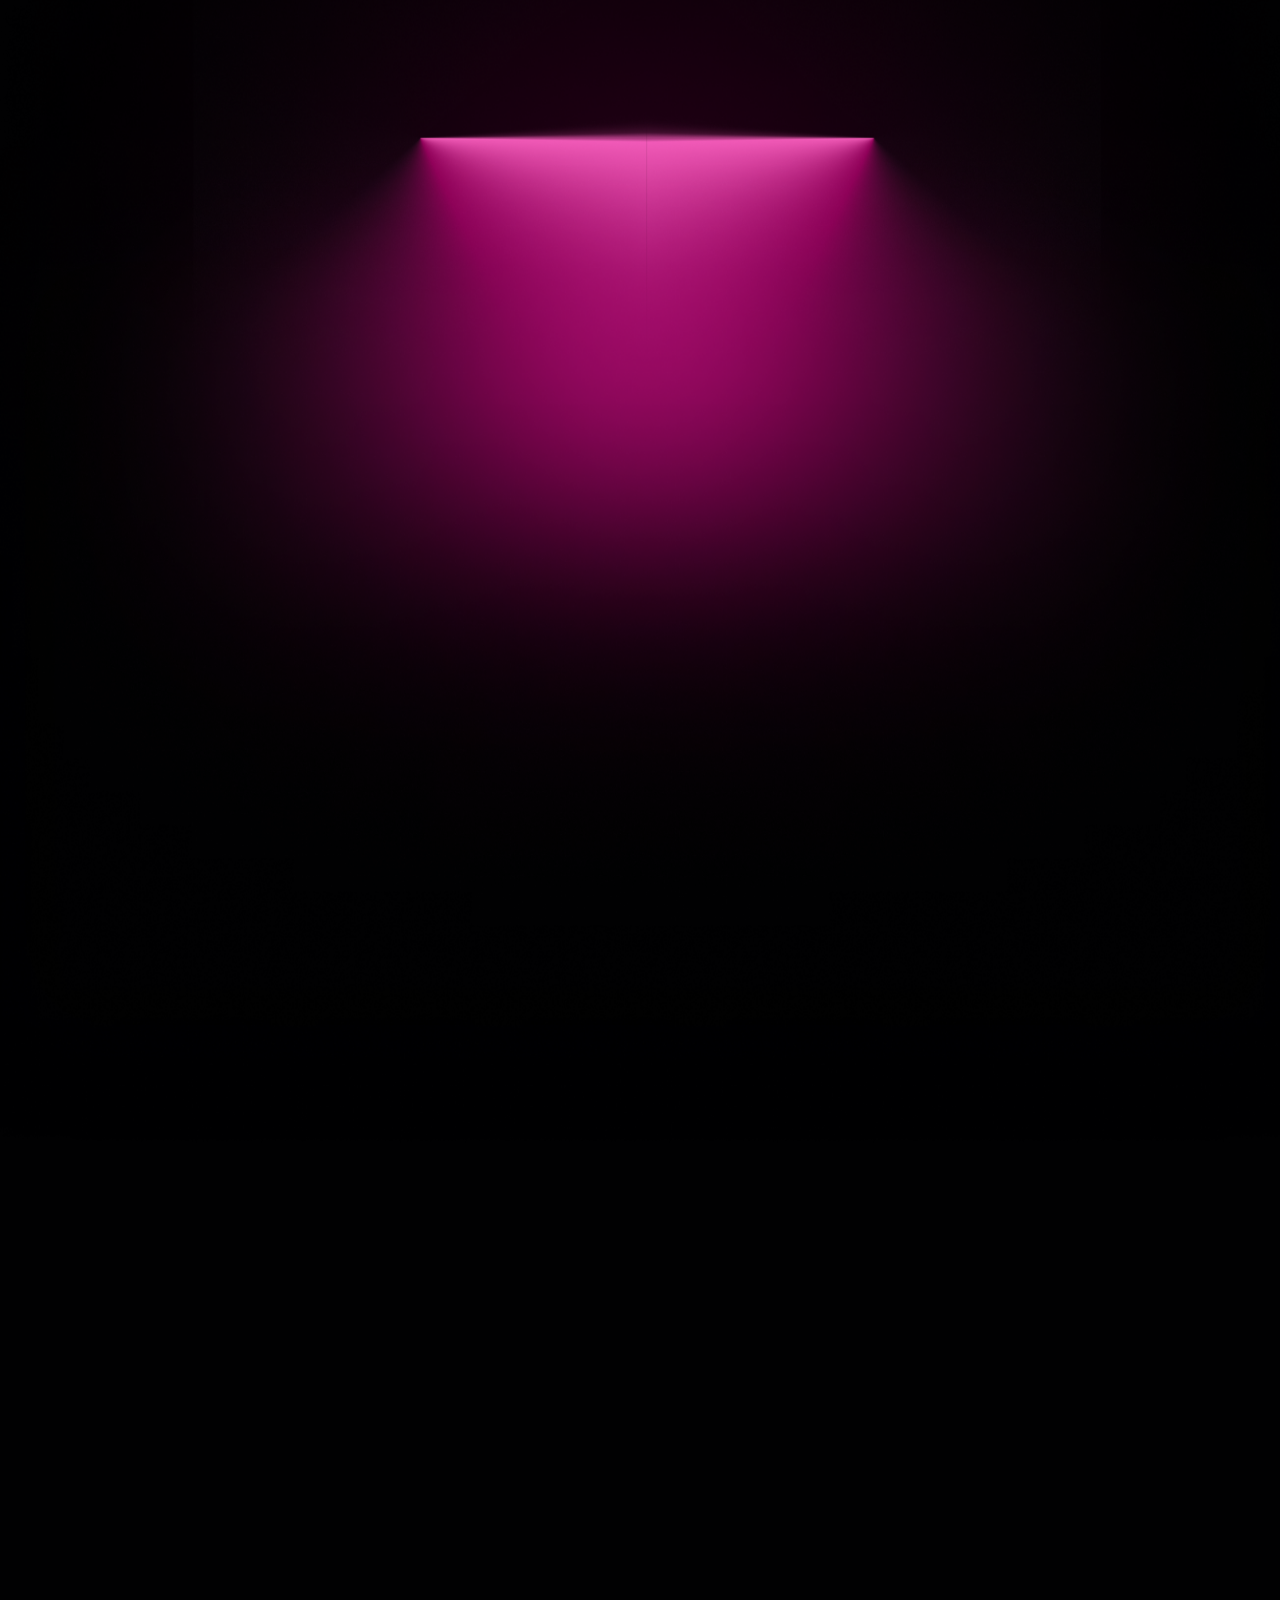
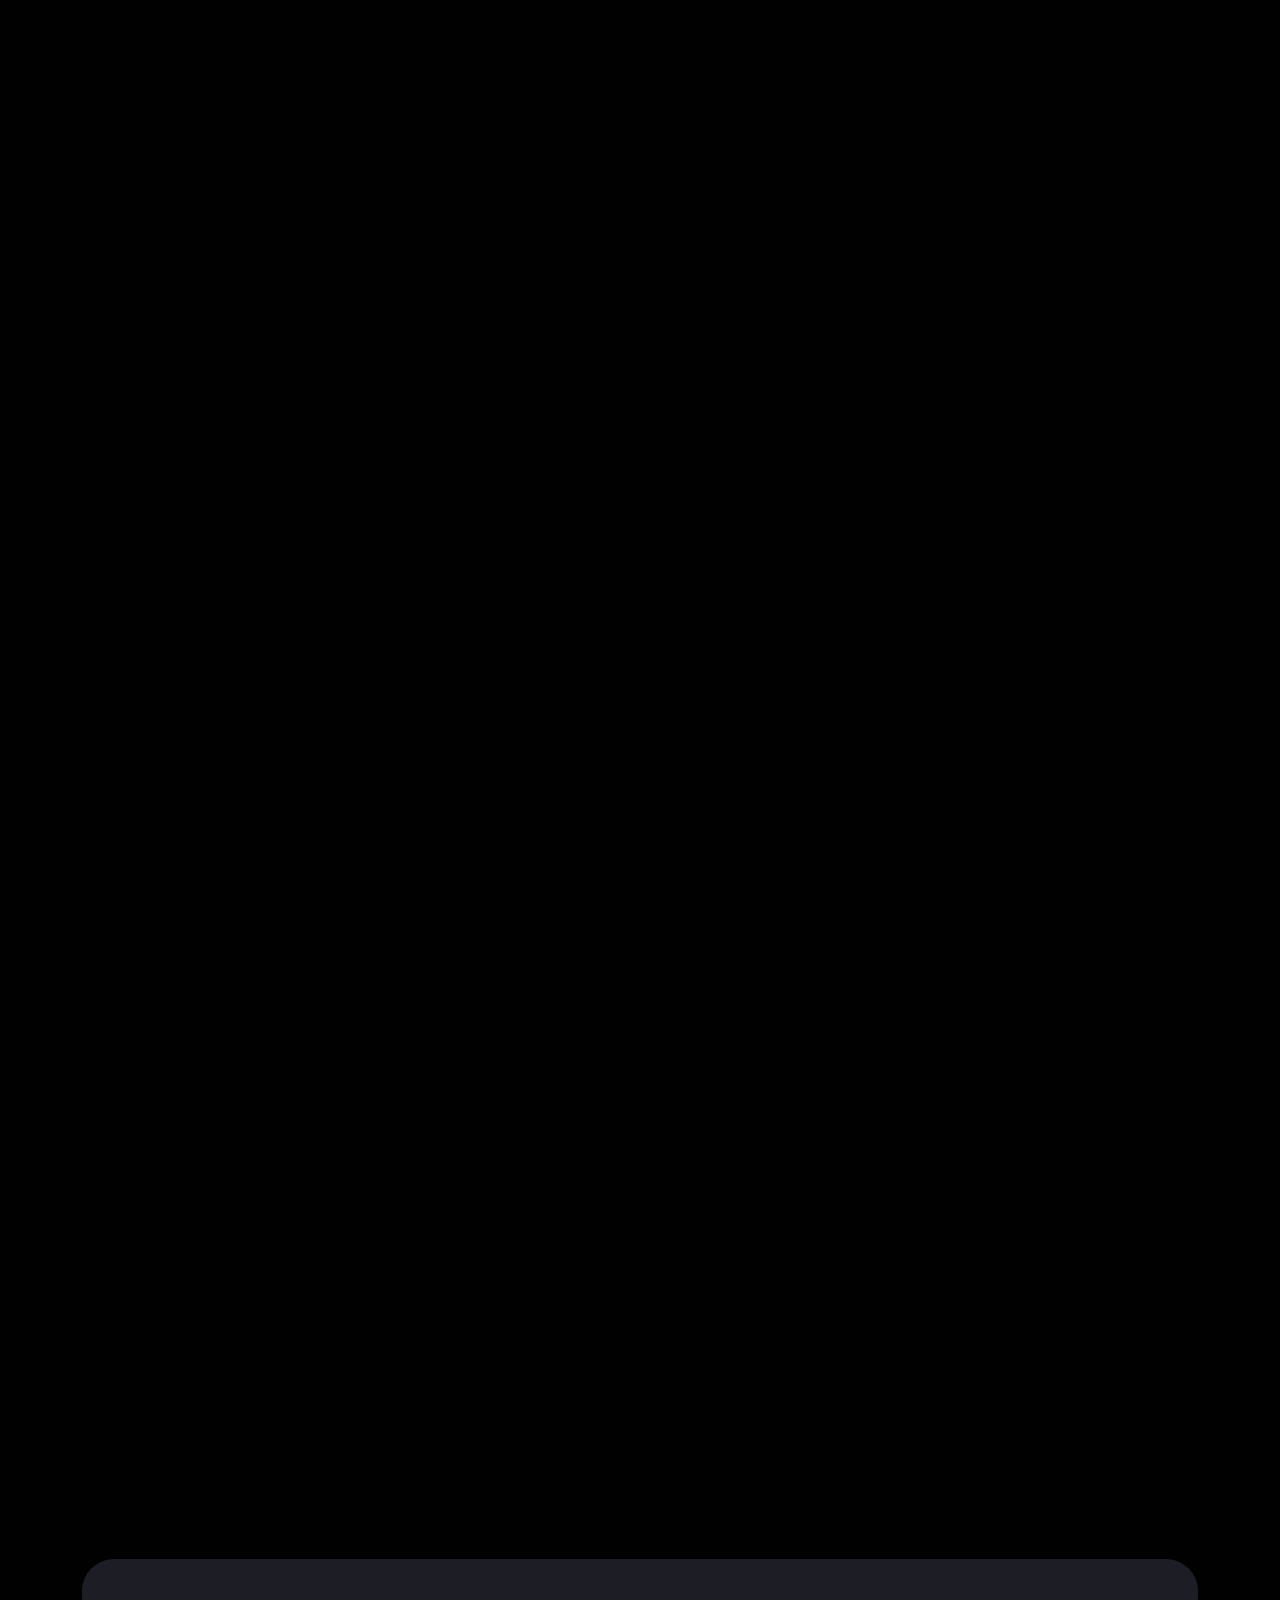
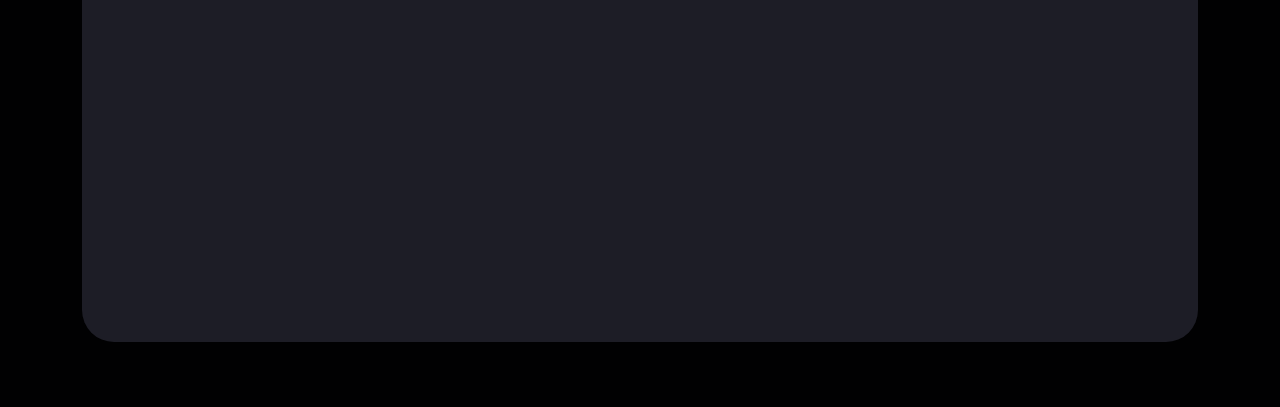
==== commit 5f6a457c: "fix" ====
--- a/index.html
+++ b/index.html
@@ -3,7 +3,7 @@
 <head>
     <meta charset="utf-8">
     <meta name="author" content="motif">
-    <meta name="description" content="">
+    <meta name="description" content="Kortana NFT Trade Platform">
 
     <!-- responsive tag -->
     <meta http-equiv="x-ua-compatible" content="ie=edge">
@@ -57,11 +57,11 @@
                 </div>
                 <div class="header-right">
                     <div class="lang-switcher">
-                        <span class="flag"><img src="images/icons/usa.png" alt="bangladesh"/></span>
+                        <span class="flag"><img src="images/icons/usa.png" alt="bangladesh"></span>
                         <a href="#" class="lang"><span>ENG</span> <i class="fa-solid fa-chevron-down"></i></a>
                         <ul class="lang-list">
-                            <li class="single-lang"><span class="flag"><img src="images/icons/usa.png" alt="english" /></span><a class="lang-text" href="#">ENG</a></li>
-                            <li class="single-lang"><span class="flag"><img src="images/icons/bd.png" alt="bangla" /></span><a class="lang-text" href="#">BAN</a></li>
+                            <li class="single-lang"><span class="flag"><img src="images/icons/usa.png" alt="english"></span><a class="lang-text" href="#">ENG</a></li>
+                            <li class="single-lang"><span class="flag"><img src="images/icons/bd.png" alt="bangla"></span><a class="lang-text" href="#">BAN</a></li>
                         </ul>
                     </div>
                     <a href="#" class="btn">Login</a>
@@ -299,19 +299,19 @@
 
                                 <ul class="nav tab-links wow fadeInRight" id="accountSize-Tab" role="tablist">
                                     <li class="nav-item" role="presentation">
-                                        <a class="nav-link active" id="ten-tab" data-bs-toggle="tab" href="#ten" role="tab" aria-controls="10k" aria-selected="true">10k</a>
+                                        <a class="nav-link active" id="ten-tab" data-bs-toggle="tab" href="#ten" role="tab" aria-selected="true">10k</a>
                                     </li>
                                     <li class="nav-item" role="presentation">
-                                        <a class="nav-link" id="twtyFive-tab" data-bs-toggle="tab" href="#twtyFive" role="tab" aria-controls="25k" aria-selected="true">25k</a>
+                                        <a class="nav-link" id="twtyFive-tab" data-bs-toggle="tab" href="#twtyFive" role="tab" aria-selected="true">25k</a>
                                     </li>
                                     <li class="nav-item" role="presentation">
-                                        <a class="nav-link" id="fifty-tab" data-bs-toggle="tab" href="#fifty" role="tab" aria-controls="50k" aria-selected="true">50k</a>
+                                        <a class="nav-link" id="fifty-tab" data-bs-toggle="tab" href="#fifty" role="tab" aria-selected="true">50k</a>
                                     </li>
                                     <li class="nav-item" role="presentation">
-                                        <a class="nav-link" id="hundred-tab" data-bs-toggle="tab" href="#hundred" role="tab" aria-controls="100k" aria-selected="true">100k</a>
+                                        <a class="nav-link" id="hundred-tab" data-bs-toggle="tab" href="#hundred" role="tab" aria-selected="true">100k</a>
                                     </li>
                                     <li class="nav-item" role="presentation">
-                                        <a class="nav-link" id="twoHun-tab" data-bs-toggle="tab" href="#twoHun" role="tab" aria-controls="200k" aria-selected="true">200k</a>
+                                        <a class="nav-link" id="twoHun-tab" data-bs-toggle="tab" href="#twoHun" role="tab" aria-selected="true">200k</a>
                                     </li>
                                 </ul>
 
@@ -407,7 +407,6 @@
                                                     <tr>
                                                         <th></th>
                                                         <th>Phase1</th>
-                                                        <th>Phase2</th>
                                                         <th class="text-center">Funded</th>
                                                     </tr>
                                                 </thead>
@@ -420,7 +419,6 @@
                                                             </div>
                                                         </td>
                                                         <td>$2000</td>
-                                                        <td>$1250</td>
                                                         <td class="text-center">80/20 Profit Split</td>
                                                     </tr>
                                                     <tr>
@@ -430,7 +428,6 @@
                                                                 <img src="./images/icons/what.png" alt="What">
                                                             </div>
                                                         </td>
-                                                        <td>0 Days</td>
                                                         <td>0 Days</td>
                                                         <td class="text-center">0 Days</td>
                                                     </tr>
@@ -442,7 +439,6 @@
                                                             </div>
                                                         </td>
                                                         <td>30 Days</td>
-                                                        <td>60 Days</td>
                                                         <td class="text-center"><span class="td-btn null">None</span></td>
                                                     </tr>
                                                     <tr>
@@ -452,7 +448,6 @@
                                                                 <img src="./images/icons/what.png" alt="What">
                                                             </div>
                                                         </td>
-                                                        <td>$2000</td>
                                                         <td>$2000</td>
                                                         <td class="text-center">4%</td>
                                                     </tr>
@@ -464,7 +459,6 @@
                                                             </div>
                                                         </td>
                                                         <td>$228</td>
-                                                        <td><span class="td-btn">Free</span></td>
                                                         <td class="text-center"><span class="td-btn">Refund</span></td>
                                                     </tr>
                                                     <tr>
@@ -474,7 +468,6 @@
                                                                 <img src="./images/icons/what.png" alt="What">
                                                             </div>
                                                         </td>
-                                                        <td><span class="td-btn null">None</span></td>
                                                         <td><span class="td-btn null">None</span></td>
                                                         <td class="text-center"><span class="td-btn null">None</span></td>
                                                     </tr>
@@ -568,6 +561,12 @@
                                     <ul class="footer-menu">
                                         <li><a href="#">FAQ</a></li>
                                     </ul>
+                                    <div class="payments">
+                                        <img src="./images/icons/americanx.png" alt="American Xpress">
+                                        <img src="./images/icons/discover.png" alt="Discover">
+                                        <img src="./images/icons/master.png" alt="Master Card">
+                                        <img src="./images/icons/visa.png" alt="Visa">
+                                    </div>
                                 </div>
                             </div>
                         </div>
--- a/css/style.css
+++ b/css/style.css
@@ -128,7 +128,7 @@
 a:hover {
     text-decoration: none;
     outline: 0 none;
-    color: var(--primary-color);
+    color: #f36eae;
 }
 
 .fix {
@@ -449,10 +449,6 @@
     text-transform: capitalize;
 }
 
-.nav-menu a:hover{
-    color: #f36eae;
-}
-
 .header-right{
     display: flex;
     justify-content: space-between;
@@ -713,7 +709,7 @@
 .tab-links{
     background-color:  #1D1D26;
     border: 1px solid rgba(255, 255, 255, 0.06);
-    border-radius: 100px;
+    border-radius: 4px;
     padding: 14px;
 }
 
@@ -722,7 +718,7 @@
     font: var(--font-weight-semi-bold) 24px/34px var(--body-font);
     color: rgba(255, 255, 255, 0.72);
     background-image: none;
-    border-radius: 100px;
+    border-radius: 4px;
     margin-bottom: 0;
     padding: 12px 24px;
 }
@@ -865,7 +861,7 @@
 .trade-image .img-sm{
     position: absolute;
     top: 50%;
-    left: -25%;
+    left: -22%;
     transform: translate(20%, -50%);
     animation: float-bob-y 3s linear infinite;
 }
@@ -1131,6 +1127,15 @@
 
 .footer-menu li:last-child a{
     margin-bottom: 0;
+}
+
+.payments{
+    max-width: 80%;
+    display: flex;
+    align-items: center;
+    flex-wrap: wrap;
+    gap: 16px;
+    margin-top: 24px;
 }
 
 .footer-input{
@@ -1350,4 +1355,4 @@
         transform: scale(1);
         transform-origin: 100%;
     }
-}+}
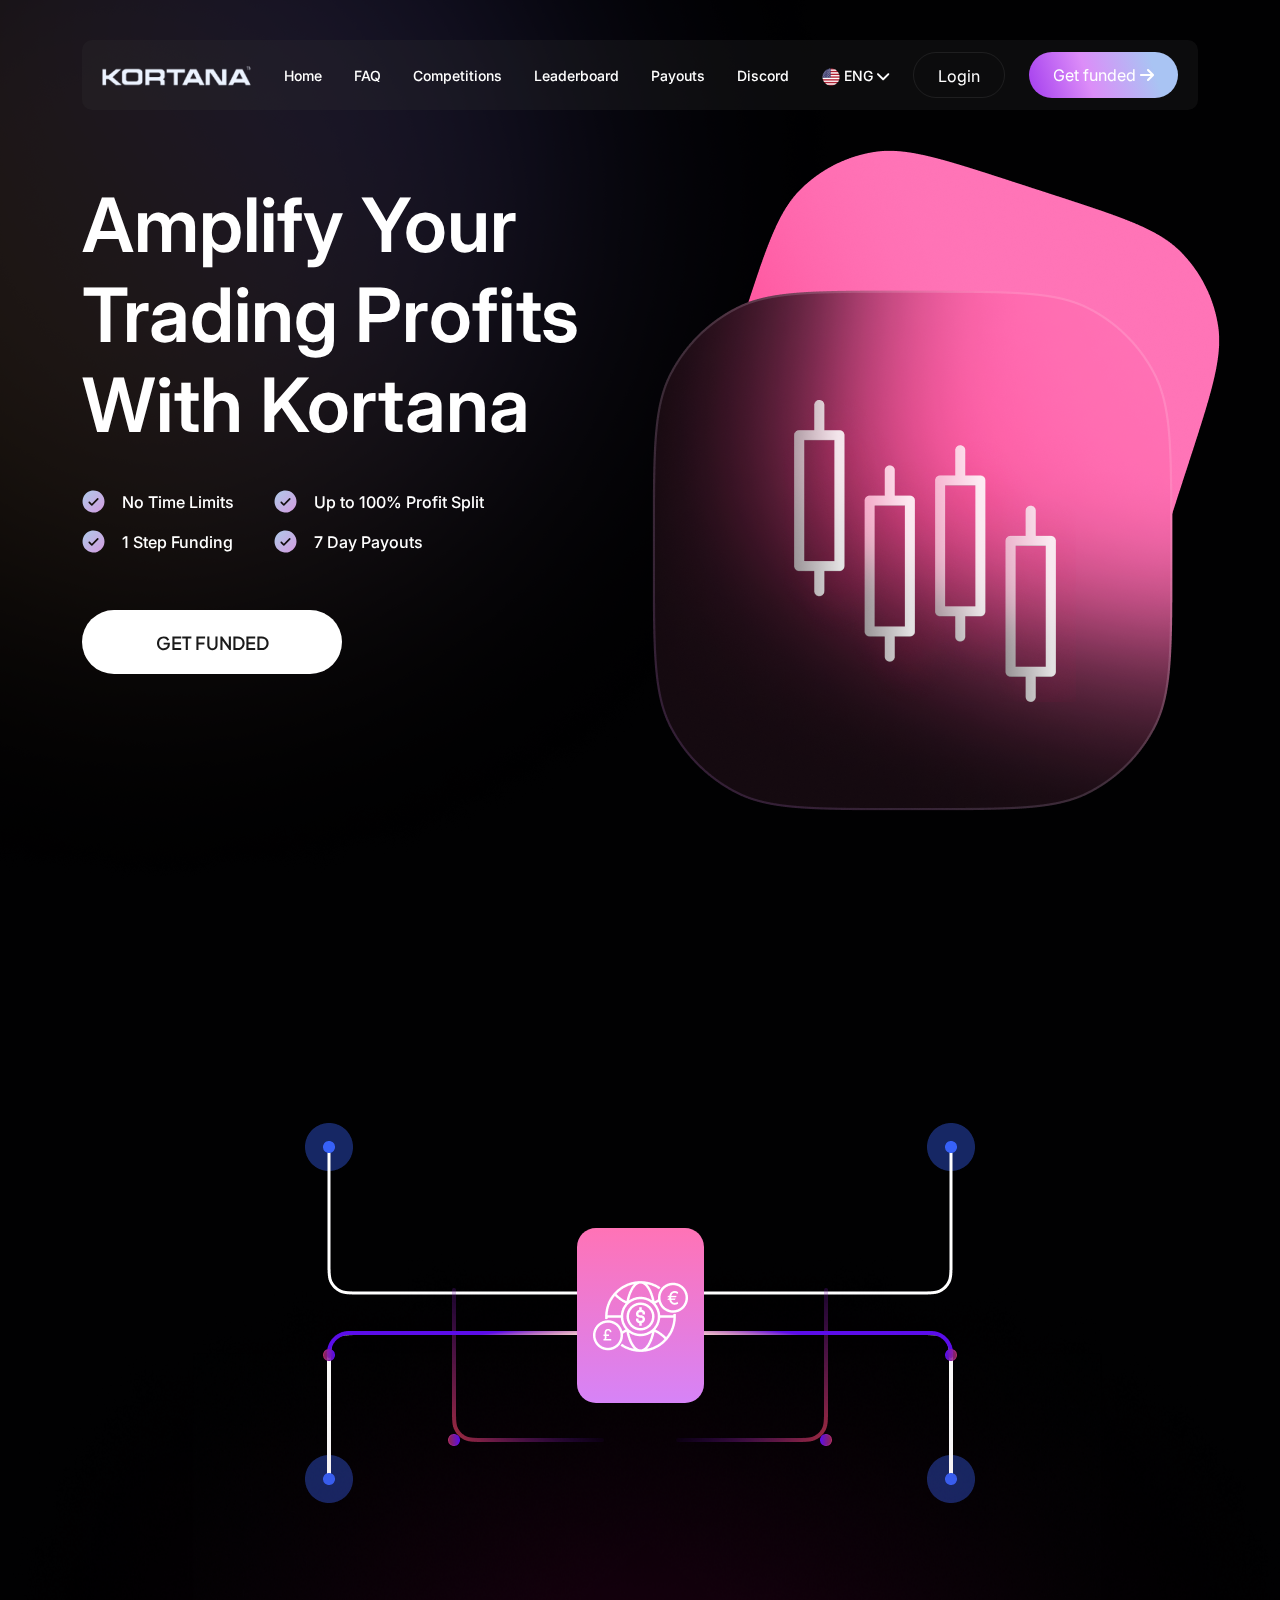
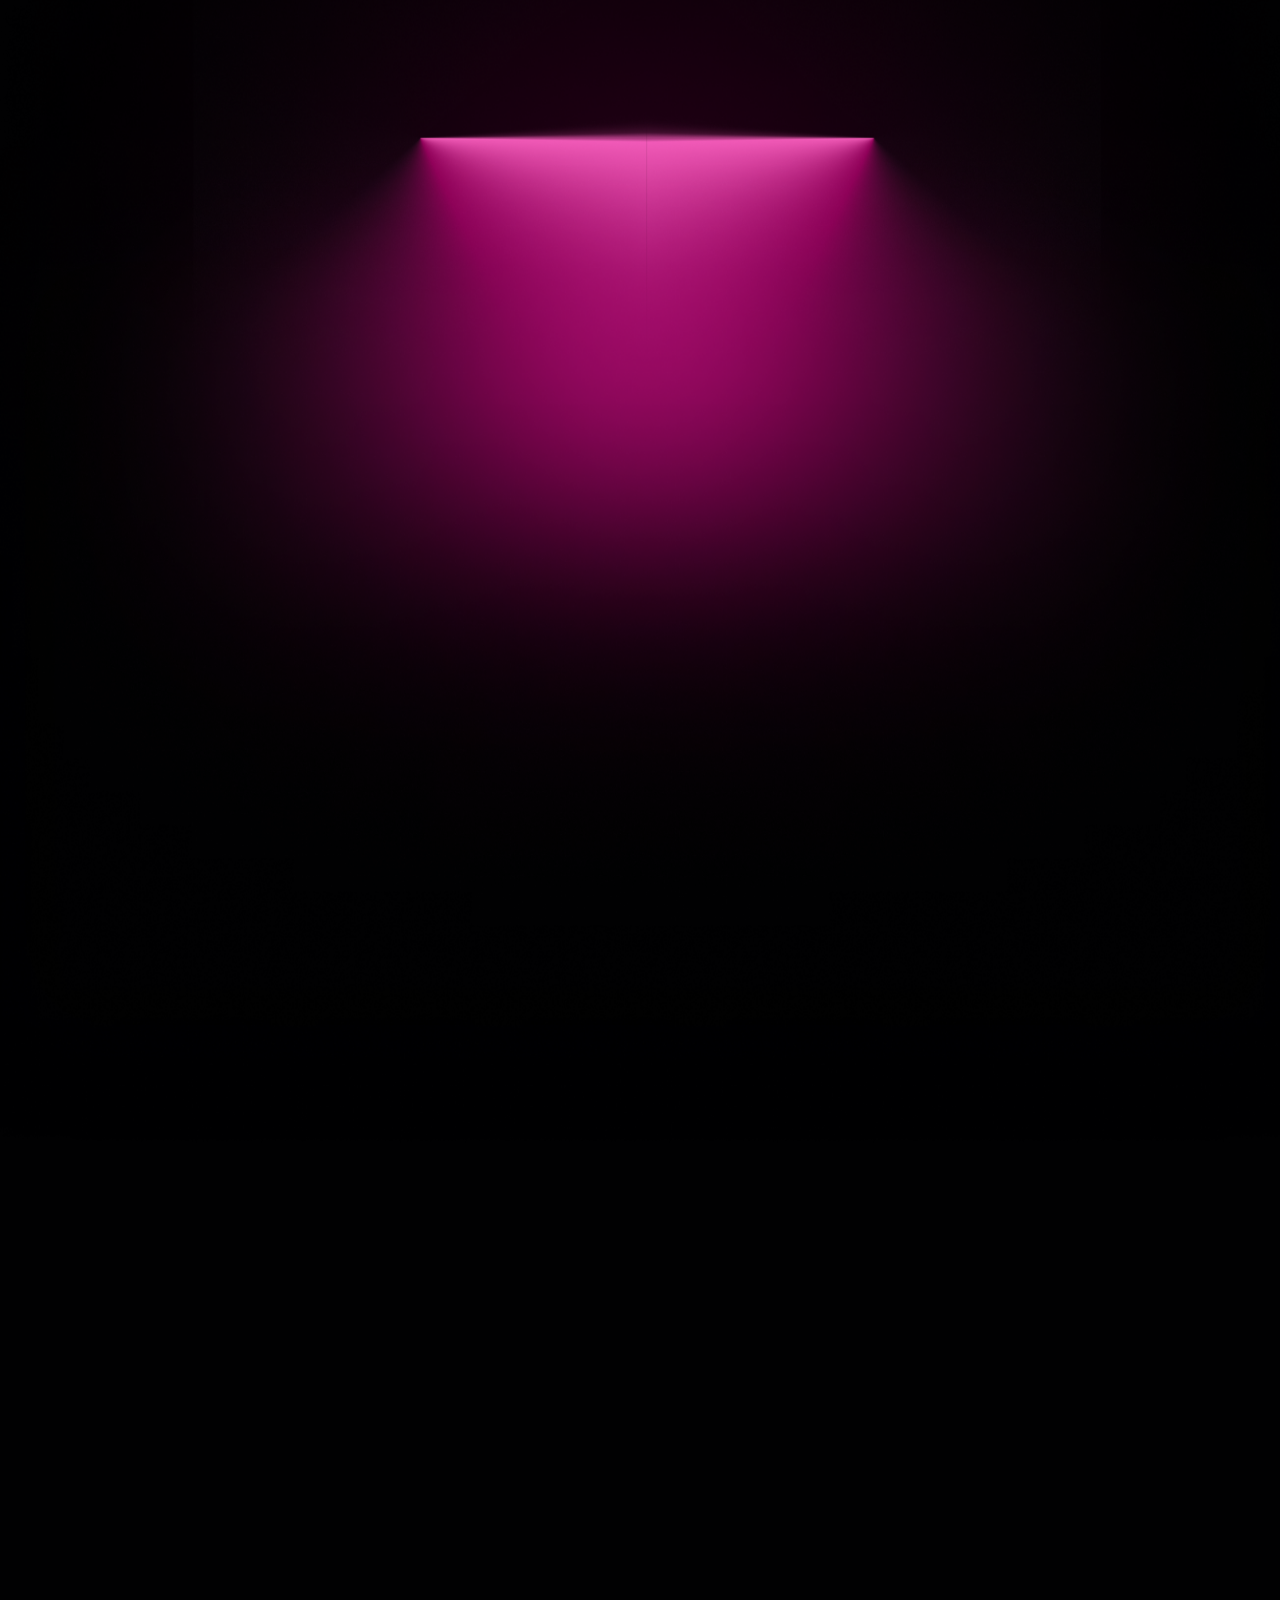
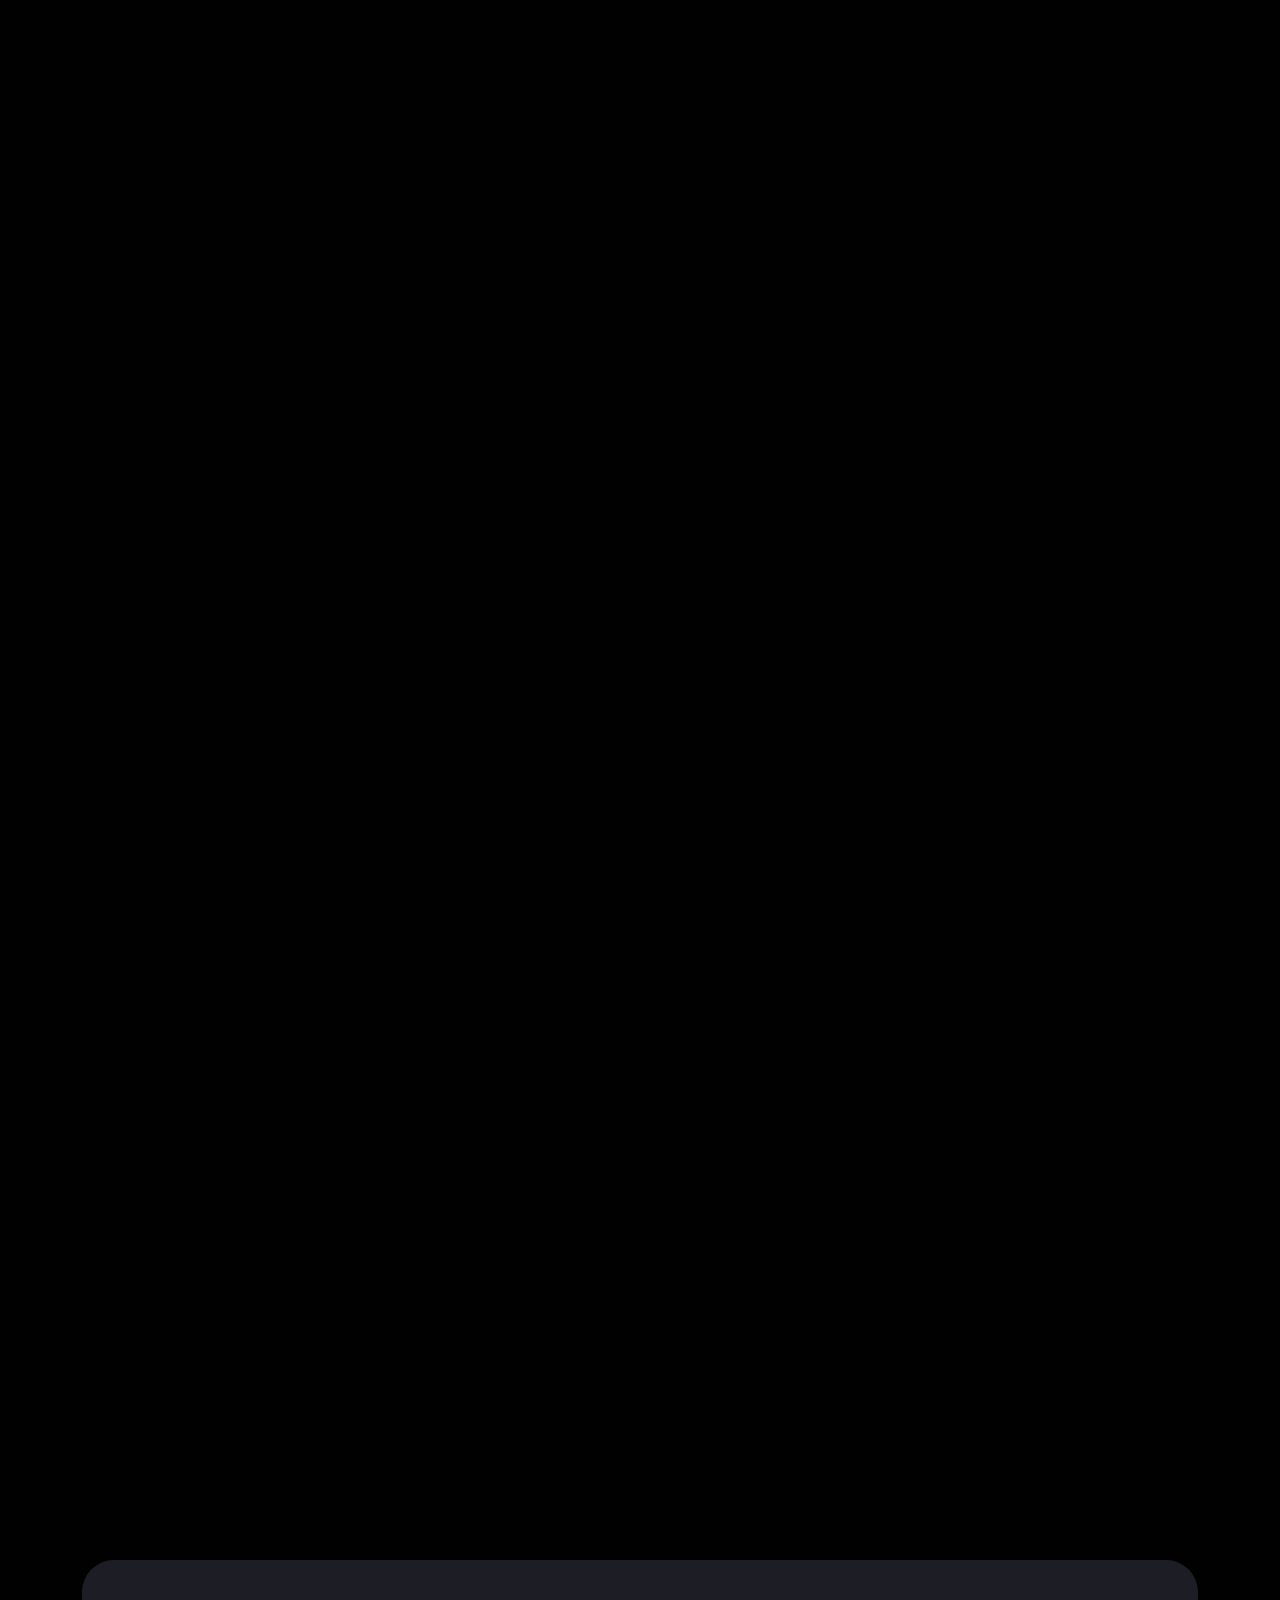
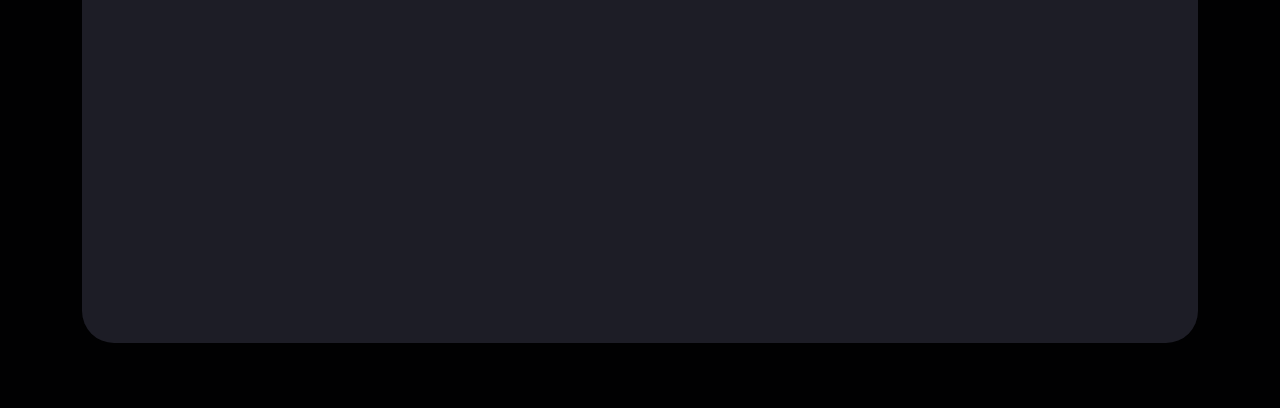
==== commit da68600b: "fix" ====
--- a/index.html
+++ b/index.html
@@ -204,8 +204,30 @@
                 <div class="scale-features wow fadeInLeft">
                     <div class="row d-md-none">
                         <div class="col-12">
-                            <div class="scale-step-image">
-                                <img src="./images/banner/scale-step.png" alt="Scaling" class="w-100">
+                            <div class="features-wpr">
+                                <div class="single-feature mb-0">
+                                    <div class="icon">
+                                        <img src="./images/icons/audience.png" alt="audience">
+                                    </div>
+                                    <h3>Funded Kortana Trader</h3>
+                                </div>
+                                <h6>Withdraw Every 14 Days</h6>
+                                <div class="single-feature flex-column">
+                                    <p><b>Withdrawal 1</b></p>
+                                    <p>50% Profit split</p>
+                                </div>
+                                <div class="single-feature flex-column">
+                                    <p><b>Withdrawal 2</b></p>
+                                    <p>70% Profit split</p>
+                                </div>
+                                <div class="single-feature flex-column">
+                                    <p><b>Withdrawal 3</b></p>
+                                    <p>90% Profit split</p>
+                                </div>
+                                <div class="single-feature flex-column">
+                                    <p><b>Withdrawal 4</b></p>
+                                    <p>95% Profit split</p>
+                                </div>
                             </div>
                         </div>
                     </div>
@@ -334,7 +356,7 @@
                                                         <td>
                                                             <div class="d-flex align-items-center">
                                                                 <span class="acc-name">Profit Target</span>
-                                                                <img src="./images/icons/what.png" alt="What">
+                                                                
                                                             </div>
                                                         </td>
                                                         <td>$2000</td>
@@ -345,7 +367,12 @@
                                                         <td>
                                                             <div class="d-flex align-items-center">
                                                                 <span class="acc-name">Min Trading Days</span>
-                                                                <img src="./images/icons/what.png" alt="What">
+                                                                <div class="info position-relative">
+                                                                    <img src="./images/icons/what.png" alt="What">
+                                                                    <div class="info-text">
+                                                                        is simply dummy text of the printing and typesetting industry. Lorem Ipsum has been the industry's standard dummy text ever since the 1500s, when an unknown printer took a galley of type and scrambled it to make a type specimen book. It has survived not only five .
+                                                                    </div>
+                                                                </div>
                                                             </div>
                                                         </td>
                                                         <td>0 Days</td>
@@ -356,7 +383,12 @@
                                                         <td>
                                                             <div class="d-flex align-items-center">
                                                                 <span class="acc-name">Max Trading Days</span>
-                                                                <img src="./images/icons/what.png" alt="What">
+                                                                <div class="info position-relative">
+                                                                    <img src="./images/icons/what.png" alt="What">
+                                                                    <div class="info-text">
+                                                                        is simply dummy text of the printing and typesetting industry. Lorem Ipsum has been the industry's standard dummy text ever since the 1500s, when an unknown printer took a galley of type and scrambled it to make a type specimen book. It has survived not only five .
+                                                                    </div>
+                                                                </div>
                                                             </div>
                                                         </td>
                                                         <td>30 Days</td>
@@ -367,7 +399,12 @@
                                                         <td>
                                                             <div class="d-flex align-items-center">
                                                                 <span class="acc-name">Max Loss</span>
-                                                                <img src="./images/icons/what.png" alt="What">
+                                                                <div class="info position-relative">
+                                                                    <img src="./images/icons/what.png" alt="What">
+                                                                    <div class="info-text">
+                                                                        is simply dummy text of the printing and typesetting industry. Lorem Ipsum has been the industry's standard dummy text ever since the 1500s, when an unknown printer took a galley of type and scrambled it to make a type specimen book. It has survived not only five .
+                                                                    </div>
+                                                                </div>
                                                             </div>
                                                         </td>
                                                         <td>$2000</td>
@@ -378,7 +415,12 @@
                                                         <td>
                                                             <div class="d-flex align-items-center">
                                                                 <span class="acc-name">Refundable Free</span>
-                                                                <img src="./images/icons/what.png" alt="What">
+                                                                <div class="info position-relative">
+                                                                    <img src="./images/icons/what.png" alt="What">
+                                                                    <div class="info-text">
+                                                                        is simply dummy text of the printing and typesetting industry. Lorem Ipsum has been the industry's standard dummy text ever since the 1500s, when an unknown printer took a galley of type and scrambled it to make a type specimen book. It has survived not only five .
+                                                                    </div>
+                                                                </div>
                                                             </div>
                                                         </td>
                                                         <td>$228</td>
@@ -389,7 +431,12 @@
                                                         <td>
                                                             <div class="d-flex align-items-center">
                                                                 <span class="acc-name">Pass Bonus</span>
-                                                                <img src="./images/icons/what.png" alt="What">
+                                                                <div class="info position-relative">
+                                                                    <img src="./images/icons/what.png" alt="What">
+                                                                    <div class="info-text">
+                                                                        is simply dummy text of the printing and typesetting industry. Lorem Ipsum has been the industry's standard dummy text ever since the 1500s, when an unknown printer took a galley of type and scrambled it to make a type specimen book. It has survived not only five .
+                                                                    </div>
+                                                                </div>
                                                             </div>
                                                         </td>
                                                         <td><span class="td-btn null">None</span></td>
@@ -415,7 +462,12 @@
                                                         <td>
                                                             <div class="d-flex align-items-center">
                                                                 <span class="acc-name">Profit Target</span>
-                                                                <img src="./images/icons/what.png" alt="What">
+                                                                <div class="info position-relative">
+                                                                    <img src="./images/icons/what.png" alt="What">
+                                                                    <div class="info-text">
+                                                                        is simply dummy text of the printing and typesetting industry. Lorem Ipsum has been the industry's standard dummy text ever since the 1500s, when an unknown printer took a galley of type and scrambled it to make a type specimen book. It has survived not only five .
+                                                                    </div>
+                                                                </div>
                                                             </div>
                                                         </td>
                                                         <td>$2000</td>
@@ -425,7 +477,12 @@
                                                         <td>
                                                             <div class="d-flex align-items-center">
                                                                 <span class="acc-name">Min Trading Days</span>
-                                                                <img src="./images/icons/what.png" alt="What">
+                                                                <div class="info position-relative">
+                                                                    <img src="./images/icons/what.png" alt="What">
+                                                                    <div class="info-text">
+                                                                        is simply dummy text of the printing and typesetting industry. Lorem Ipsum has been the industry's standard dummy text ever since the 1500s, when an unknown printer took a galley of type and scrambled it to make a type specimen book. It has survived not only five .
+                                                                    </div>
+                                                                </div>
                                                             </div>
                                                         </td>
                                                         <td>0 Days</td>
@@ -435,7 +492,12 @@
                                                         <td>
                                                             <div class="d-flex align-items-center">
                                                                 <span class="acc-name">Max Trading Days</span>
-                                                                <img src="./images/icons/what.png" alt="What">
+                                                                <div class="info position-relative">
+                                                                    <img src="./images/icons/what.png" alt="What">
+                                                                    <div class="info-text">
+                                                                        is simply dummy text of the printing and typesetting industry. Lorem Ipsum has been the industry's standard dummy text ever since the 1500s, when an unknown printer took a galley of type and scrambled it to make a type specimen book. It has survived not only five .
+                                                                    </div>
+                                                                </div>
                                                             </div>
                                                         </td>
                                                         <td>30 Days</td>
@@ -445,7 +507,12 @@
                                                         <td>
                                                             <div class="d-flex align-items-center">
                                                                 <span class="acc-name">Max Loss</span>
-                                                                <img src="./images/icons/what.png" alt="What">
+                                                                <div class="info position-relative">
+                                                                    <img src="./images/icons/what.png" alt="What">
+                                                                    <div class="info-text">
+                                                                        is simply dummy text of the printing and typesetting industry. Lorem Ipsum has been the industry's standard dummy text ever since the 1500s, when an unknown printer took a galley of type and scrambled it to make a type specimen book. It has survived not only five .
+                                                                    </div>
+                                                                </div>
                                                             </div>
                                                         </td>
                                                         <td>$2000</td>
@@ -455,7 +522,12 @@
                                                         <td>
                                                             <div class="d-flex align-items-center">
                                                                 <span class="acc-name">Refundable Free</span>
-                                                                <img src="./images/icons/what.png" alt="What">
+                                                                <div class="info position-relative">
+                                                                    <img src="./images/icons/what.png" alt="What">
+                                                                    <div class="info-text">
+                                                                        is simply dummy text of the printing and typesetting industry. Lorem Ipsum has been the industry's standard dummy text ever since the 1500s, when an unknown printer took a galley of type and scrambled it to make a type specimen book. It has survived not only five .
+                                                                    </div>
+                                                                </div>
                                                             </div>
                                                         </td>
                                                         <td>$228</td>
@@ -465,7 +537,12 @@
                                                         <td>
                                                             <div class="d-flex align-items-center">
                                                                 <span class="acc-name">Pass Bonus</span>
-                                                                <img src="./images/icons/what.png" alt="What">
+                                                                <div class="info position-relative">
+                                                                    <img src="./images/icons/what.png" alt="What">
+                                                                    <div class="info-text">
+                                                                        is simply dummy text of the printing and typesetting industry. Lorem Ipsum has been the industry's standard dummy text ever since the 1500s, when an unknown printer took a galley of type and scrambled it to make a type specimen book. It has survived not only five .
+                                                                    </div>
+                                                                </div>
                                                             </div>
                                                         </td>
                                                         <td><span class="td-btn null">None</span></td>
--- a/css/style.css
+++ b/css/style.css
@@ -783,6 +783,32 @@
 
 tr:nth-child(even) td:last-child{
     border-radius: 0 16px 16px 0;
+}
+
+td .info img{
+    cursor: pointer;
+}
+
+td .info-text{
+    position: absolute;
+    top: 8px;
+    left: 28px;
+    width: 130px;
+    font: var(--font-weight-medium) 8px/12px var(--body-font);
+    background-color: #363043;
+    border-radius: 6px;
+    padding: 14px 6px 28px 12px;
+    z-index: 10;
+    transform: translateY(32px);
+    visibility: hidden;
+    opacity: 0;
+    transition: all .3s ease-in;
+}
+
+td .info-text.active{
+    visibility: visible;
+    opacity: 1;
+    transform: translateY(0);
 }
 
 .kt-table::-webkit-scrollbar{
--- a/css/responsive.css
+++ b/css/responsive.css
@@ -1126,7 +1126,9 @@
     }
 
     .kt-scale::after{
-        bottom: 200px;
+        top: -150px;
+        bottom: auto;
+        height: 80%;
     }
 
     .kt-scale .sec-des{
@@ -1139,45 +1141,67 @@
         margin-top: 40px;
     }
 
-    .wpr-2{
-        margin-top: 32px;
+    .features-wpr{
+        flex-direction: column;
+        gap: 0;
     }
 
     .single-feature{
-        padding: 8px;
-    }
-
-    .single-feature.circle{
-        width: 38px;
-        height: 38px;
-    }
-
-    .single-feature.circle p{
-        font-size: 5px;
-        line-height: 7px;
-    }
-
-    .single-feature .icon{
-        width: 20px;
-        height: 20px;
-        line-height: 20px;
-        margin-right: 8px;
-    }
-
-    .single-feature .icon img{
-        width: 12px;
-        height: 12px;
+        padding: 8px 32px;
+        margin-bottom: 24px;
+    }
+
+    .single-feature:first-child{
+        padding: 12px 40px;
+    }
+
+    .single-feature:not(:last-of-type)::after{
+        content: "";
+        top: -12px;
+        left: 50%;
+        width: 1px;
+        height: 24px;
+        background-color: rgba(255, 255, 255, 0.24);
+    }
+
+    .single-feature:first-child::after{
+        content: none;
+    }
+
+    .single-feature:last-child::before,
+    .single-feature:last-child::after{
+        position: absolute;
+        content: "";
+        top: -24px;
+        left: 50%;
+        width: 1px;
+        height: 24px;
+        background-color: rgba(255, 255, 255, 0.24);
+    }
+
+    .single-feature:last-child::after{
+        top: auto;
+        bottom: -24px;
     }
 
     .single-feature h3{
         font-size: 16px;
-        line-height: 15px;
-    }
-
-    .single-feature b,
-    .single-feature p{
+        line-height: 19px;
+    }
+
+    .features-wpr h6{
+        font: var(--font-weight-medium) 12px/16px var(--body-font);
+        margin: 8px 0 24px;
+    }
+
+    .single-feature b{
         font-size: 9px;
         line-height: 16px;
+    }
+
+    .single-feature p{
+        font-size: 14px;
+        line-height: 20px;
     }
 
     .prime-features{
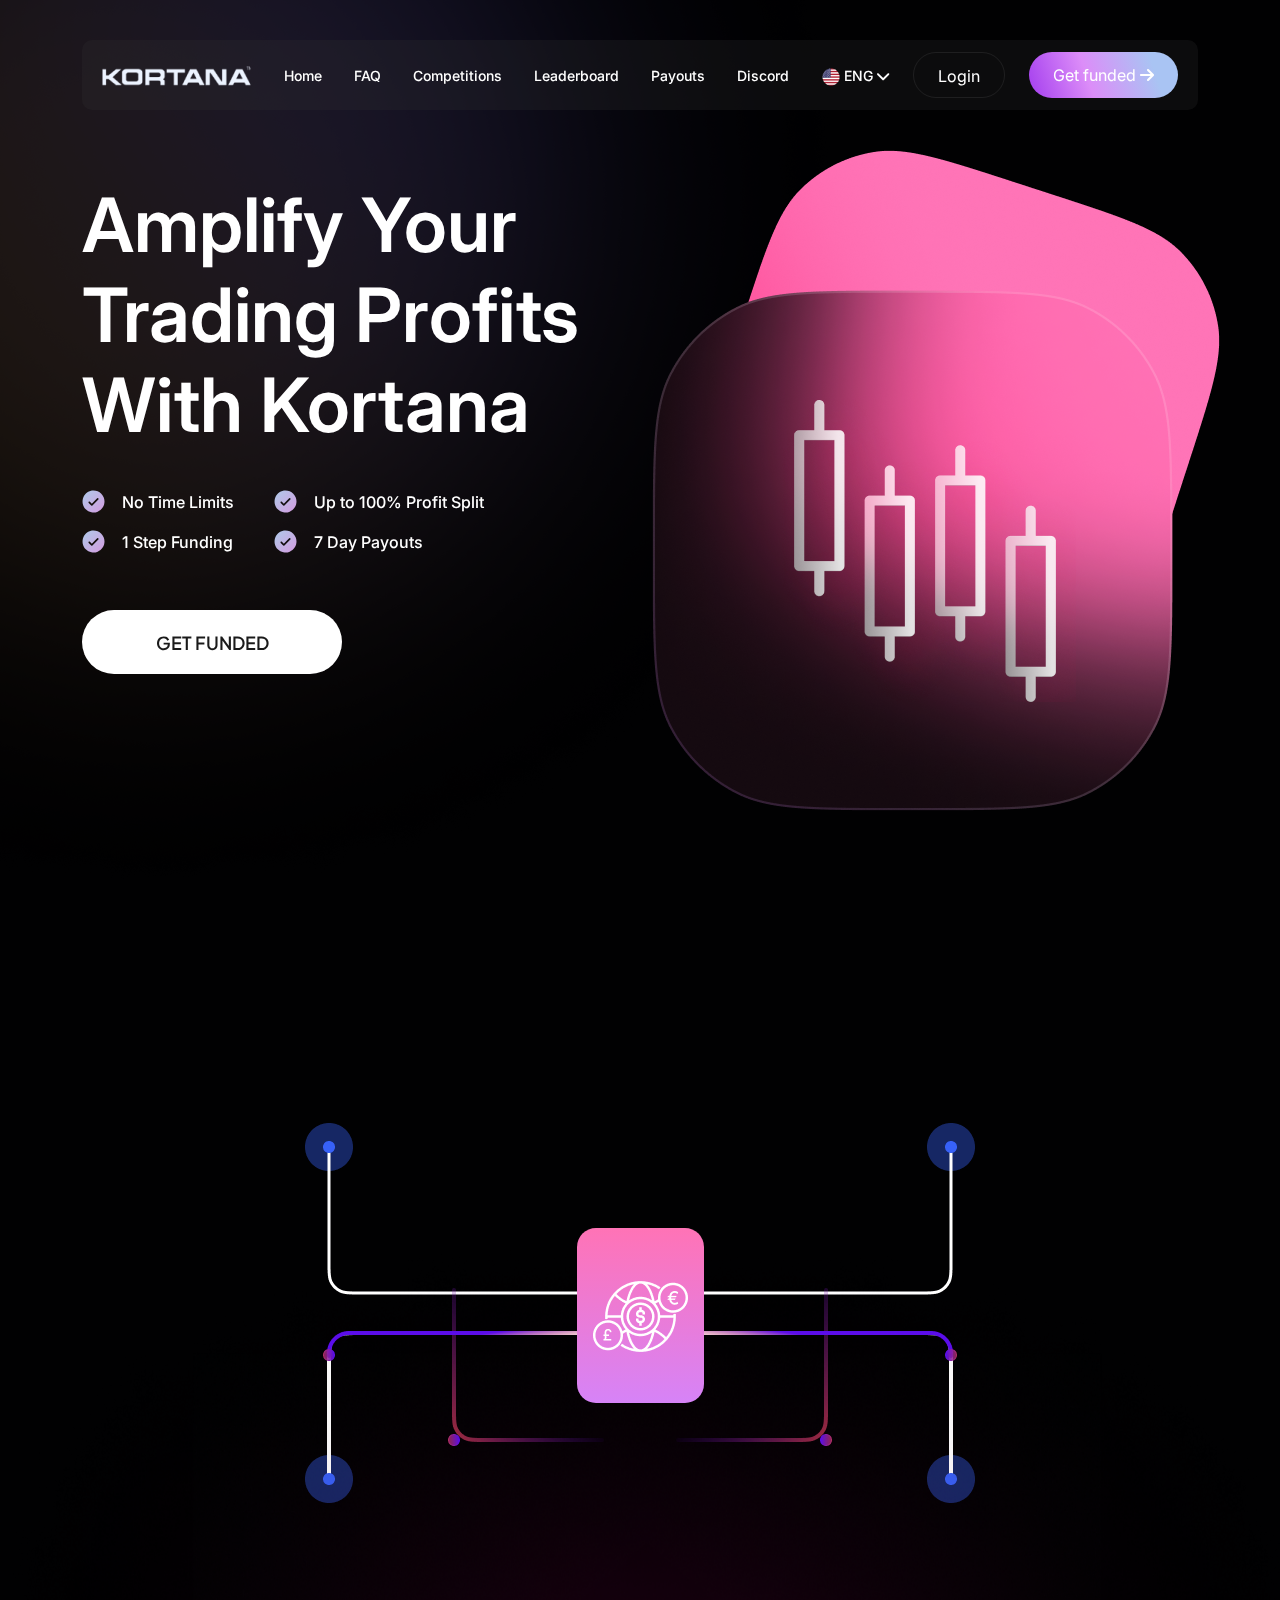
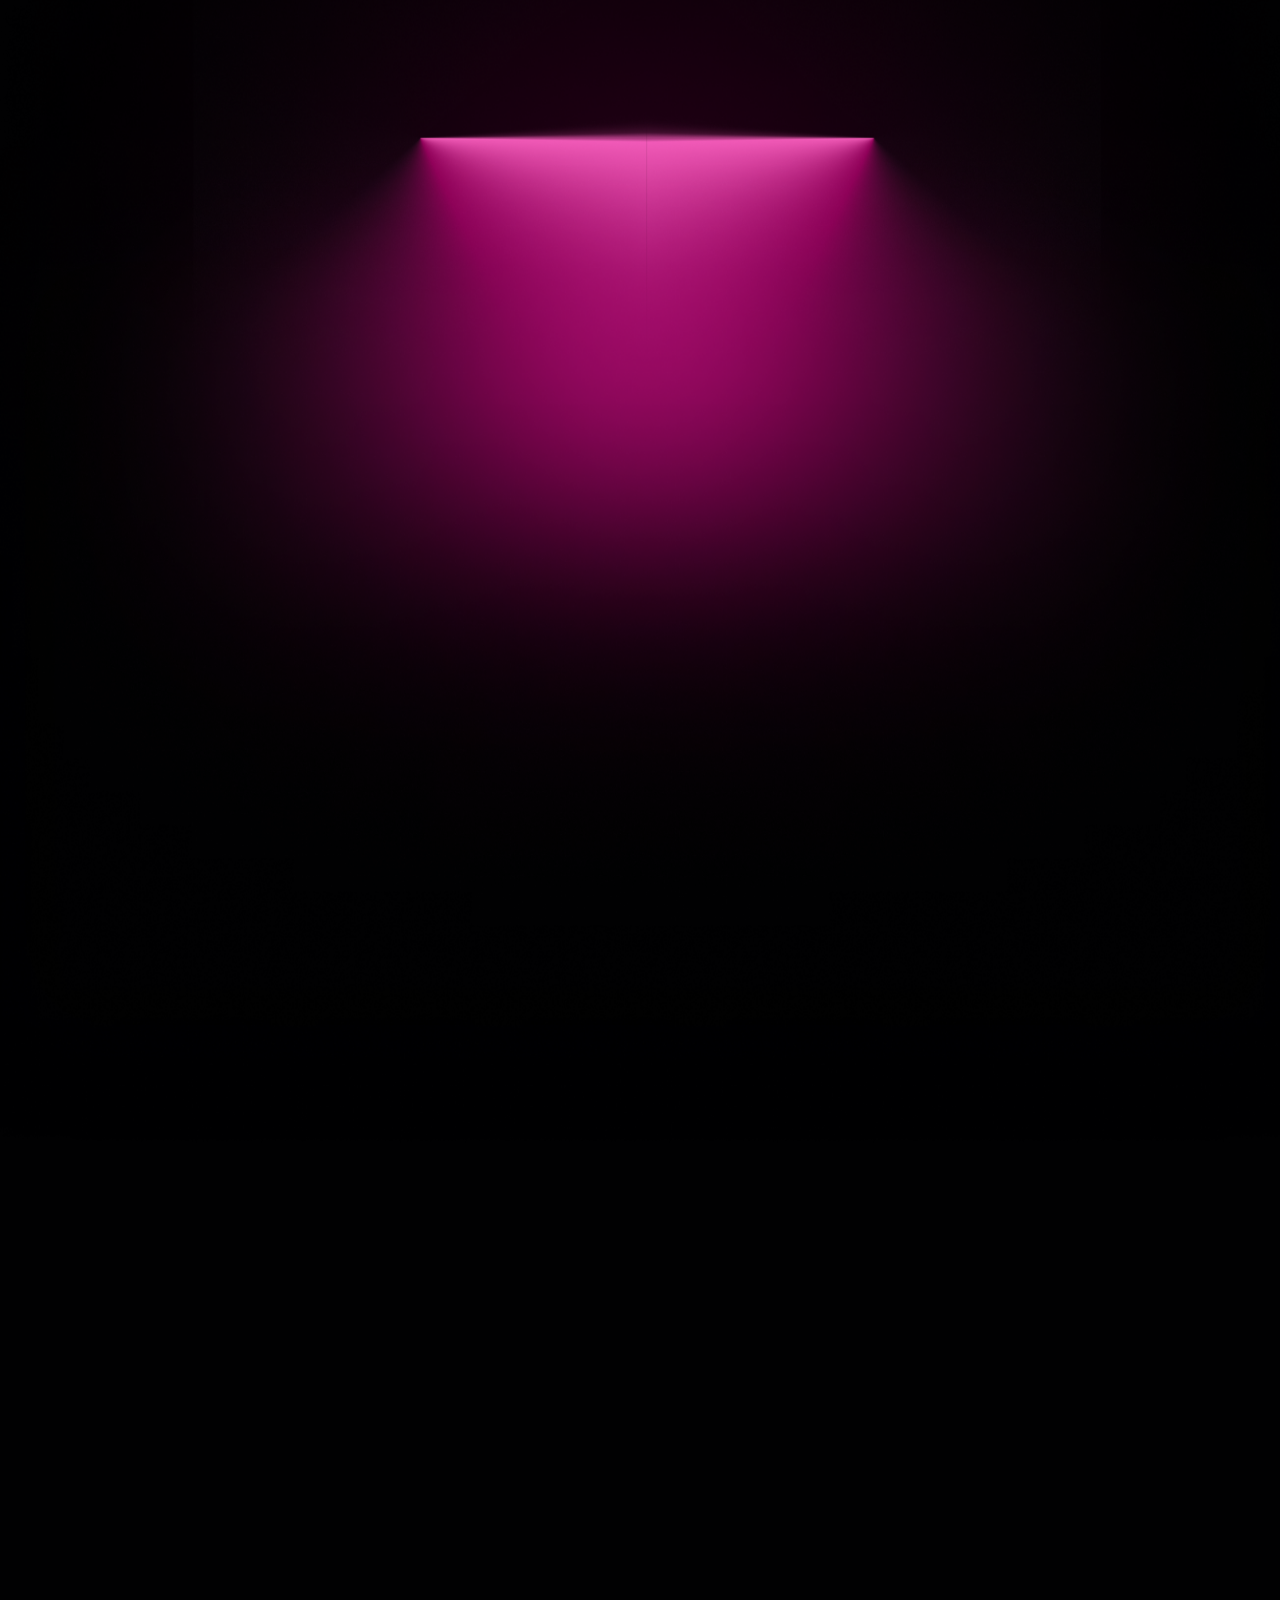
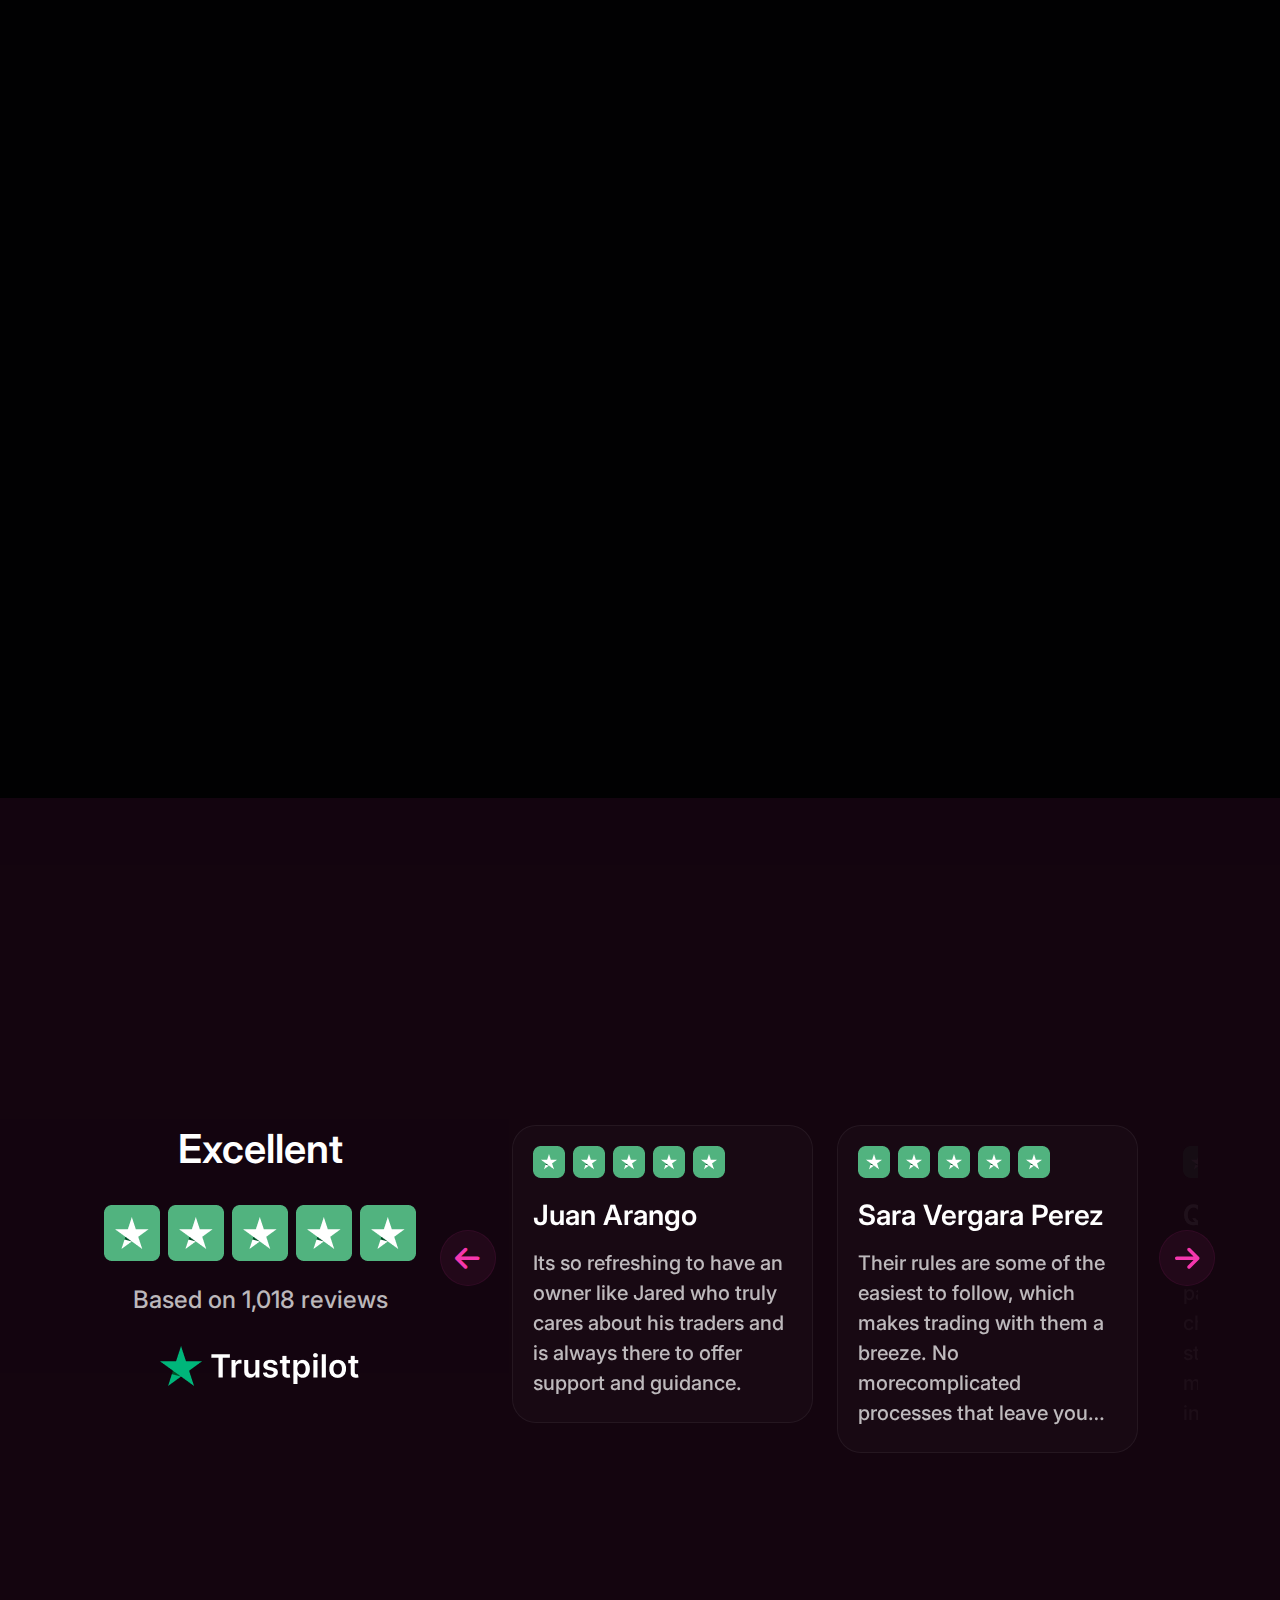
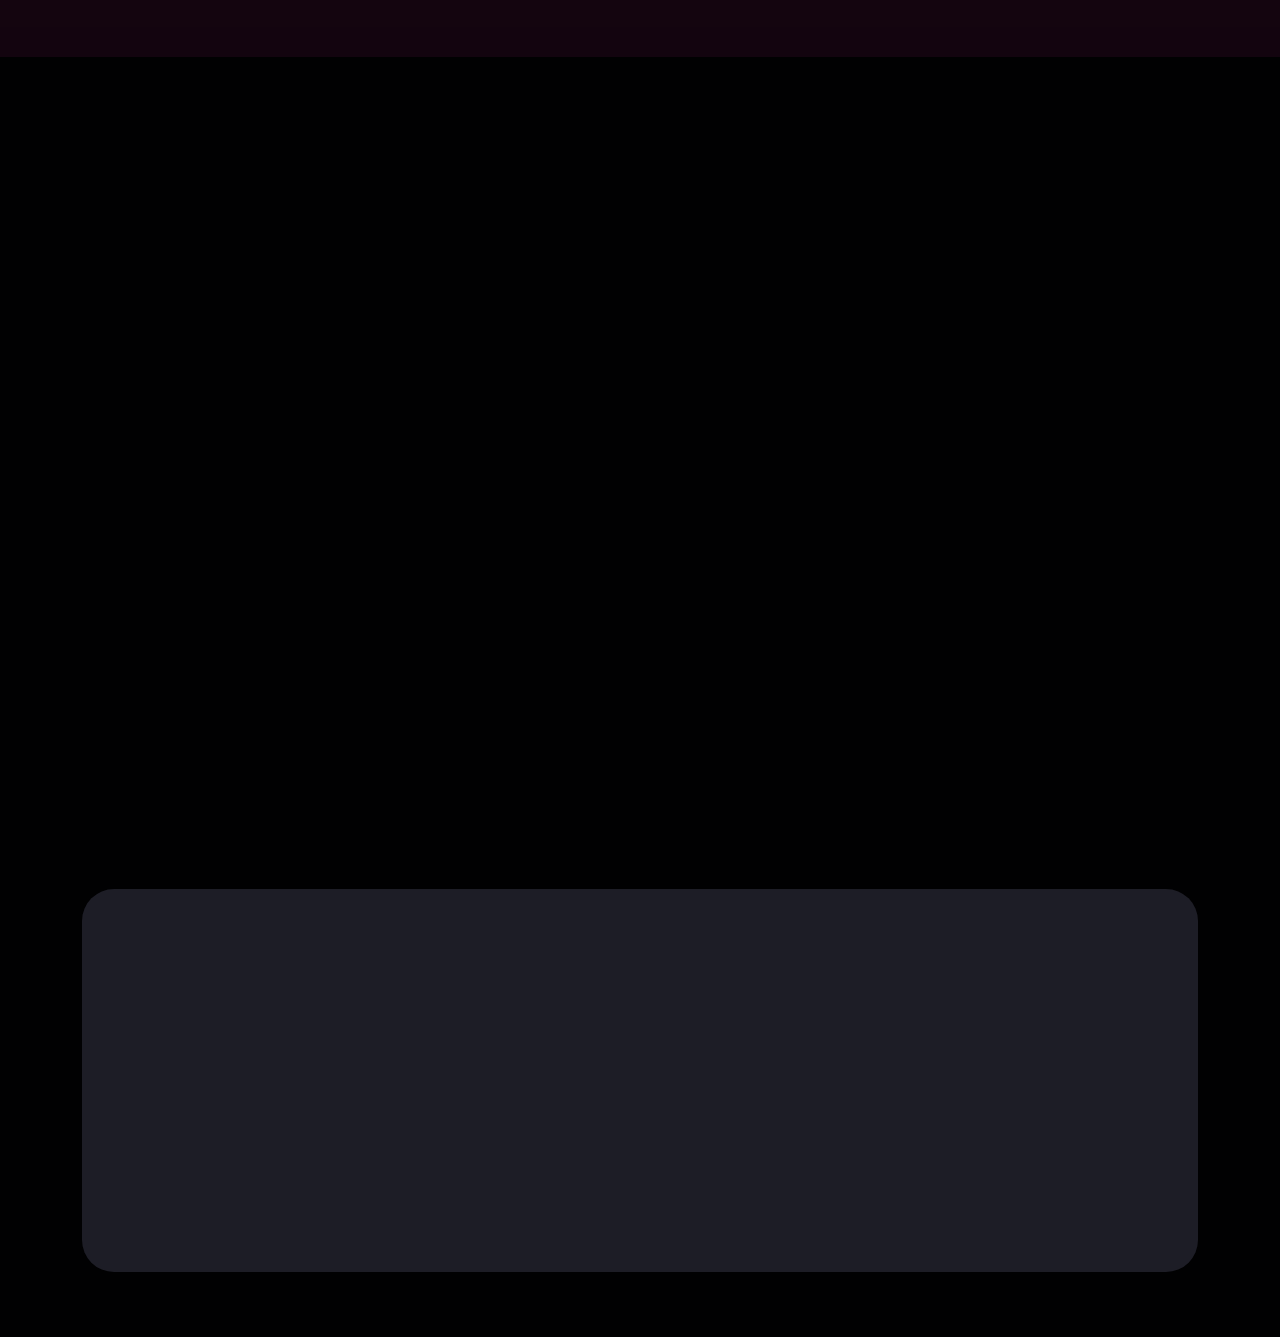
==== commit b1489940: "testimonial" ====
--- a/index.html
+++ b/index.html
@@ -133,6 +133,9 @@
                                         their profits. We reward consistency, and our profit scaling program
                                         is designed to attract the best of the best.</p>
                                 </div>
+                                <div class="point-icon">
+                                    <img src="./images/icons/point.svg" alt="point">
+                                </div>
                             </div>
                         </div>
                         <div class="offset-md-2 col-md-5">
@@ -146,6 +149,9 @@
                                         their profits. We reward consistency, and our profit scaling program
                                         is designed to attract the best of the best.</p>
                                 </div>
+                                <div class="point-icon">
+                                    <img src="./images/icons/point.svg" alt="point">
+                                </div>
                             </div>
                         </div>
                     </div>
@@ -170,6 +176,9 @@
                                         their profits. We reward consistency, and our profit scaling program
                                         is designed to attract the best of the best.</p>
                                 </div>
+                                <div class="point-icon">
+                                    <img src="./images/icons/point.svg" alt="point">
+                                </div>
                             </div>
                         </div>
                         <div class="offset-md-2 col-md-5">
@@ -182,6 +191,9 @@
                                     <p>For the first time in the industry, we offereligible traders 100% of
                                         their profits. We reward consistency, and our profit scaling program
                                         is designed to attract the best of the best.</p>
+                                </div>
+                                <div class="point-icon">
+                                    <img src="./images/icons/point.svg" alt="point">
                                 </div>
                             </div>
                         </div>
@@ -558,6 +570,135 @@
                                 </div>
                             </div>
                         </div>
+                    </div>
+                </div>
+            </div>
+        </div>
+
+        <!-- Testimonial -->
+        <div class="kt-testimonial">
+            <div class="container">
+                <div class="row">
+                    <div class="col-12">
+                        <h2 class="sec-title text-center wow fadeInUp">Feedback from our traders</h2>
+                    </div>
+                </div>
+                <div class="row">
+                    <div class="col-4">
+                        <div class="reviews-sum text-center">
+                            <h4>Excellent</h4>
+                            <div class="ratings">
+                                <img src="./images/icons/star-lg.png" alt="ratings">
+                                <img src="./images/icons/star-lg.png" alt="ratings">
+                                <img src="./images/icons/star-lg.png" alt="ratings">
+                                <img src="./images/icons/star-lg.png" alt="ratings">
+                                <img src="./images/icons/star-lg.png" alt="ratings">
+                            </div>
+                            <p>Based on 1,018 reviews</p>
+                            <a href="#">
+                                <img src="./images/logos/trust-logo.png" alt="TrustPoint">
+                            </a>
+                        </div>
+                    </div>
+                    <div class="col-8">
+                        <div class="testi-slider-wpr">
+                            <div class="testi-slider owl-carousel">
+                                <div class="single-slide">
+                                    <div class="ratings">
+                                        <img src="./images/icons/star-sm.png" alt="ratings">
+                                        <img src="./images/icons/star-sm.png" alt="ratings">
+                                        <img src="./images/icons/star-sm.png" alt="ratings">
+                                        <img src="./images/icons/star-sm.png" alt="ratings">
+                                        <img src="./images/icons/star-sm.png" alt="ratings">
+                                    </div>
+                                    <div class="content">
+                                        <h5>Juan Arango</h5>
+                                        <p>Its so refreshing to have an owner like Jared who truly cares about his traders and is always there to offer
+                                            support and guidance.</p>
+                                    </div>
+                                </div>
+                                <div class="single-slide">
+                                    <div class="ratings">
+                                        <img src="./images/icons/star-sm.png" alt="ratings">
+                                        <img src="./images/icons/star-sm.png" alt="ratings">
+                                        <img src="./images/icons/star-sm.png" alt="ratings">
+                                        <img src="./images/icons/star-sm.png" alt="ratings">
+                                        <img src="./images/icons/star-sm.png" alt="ratings">
+                                    </div>
+                                    <div class="content">
+                                        <h5>Sara Vergara Perez</h5>
+                                        <p>Their rules are some of the easiest to follow, which makes trading with them a breeze. No morecomplicated
+                                            processes that leave you scratching your head.</p>
+                                    </div>
+                                </div>
+                                <div class="single-slide">
+                                    <div class="ratings">
+                                        <img src="./images/icons/star-sm.png" alt="ratings">
+                                        <img src="./images/icons/star-sm.png" alt="ratings">
+                                        <img src="./images/icons/star-sm.png" alt="ratings">
+                                        <img src="./images/icons/star-sm.png" alt="ratings">
+                                        <img src="./images/icons/star-sm.png" alt="ratings">
+                                    </div>
+                                    <div class="content">
+                                        <h5>Quoris Licor</h5>
+                                        <p>The one-step challenge to pass with them is a game-changer! It makes getting started with trading so
+                                            much easier and less intimidating.</p>
+                                    </div>
+                                </div>
+                                <div class="single-slide">
+                                    <div class="ratings">
+                                        <img src="./images/icons/star-sm.png" alt="ratings">
+                                        <img src="./images/icons/star-sm.png" alt="ratings">
+                                        <img src="./images/icons/star-sm.png" alt="ratings">
+                                        <img src="./images/icons/star-sm.png" alt="ratings">
+                                        <img src="./images/icons/star-sm.png" alt="ratings">
+                                    </div>
+                                    <div class="content">
+                                        <h5>G-Zack</h5>
+                                        <p>Trust me, Kortana is the real deal. They've got a solid reputation and a proven track record of success. I
+                                            round out they consulted for some of the biggest prop firms in the industry and decided to open their own.</p>
+                                    </div>
+                                </div>
+                                <div class="single-slide">
+                                    <div class="ratings">
+                                        <img src="./images/icons/star-sm.png" alt="ratings">
+                                        <img src="./images/icons/star-sm.png" alt="ratings">
+                                        <img src="./images/icons/star-sm.png" alt="ratings">
+                                        <img src="./images/icons/star-sm.png" alt="ratings">
+                                        <img src="./images/icons/star-sm.png" alt="ratings">
+                                    </div>
+                                    <div class="content">
+                                        <h5>Vanessa Giraldo</h5>
+                                        <p>I've been making bank with Kortana! The best part is their super-fast payouts. Once you become a funded
+                                            trader you can request your first payout any moment you like no mini-mums. I cash my profits with-out
+                                            any hassle,and the money hits my account in no time.</p>
+                                    </div>
+                                </div>
+                                <div class="single-slide">
+                                    <div class="ratings">
+                                        <img src="./images/icons/star-sm.png" alt="ratings">
+                                        <img src="./images/icons/star-sm.png" alt="ratings">
+                                        <img src="./images/icons/star-sm.png" alt="ratings">
+                                        <img src="./images/icons/star-sm.png" alt="ratings">
+                                        <img src="./images/icons/star-sm.png" alt="ratings">
+                                    </div>
+                                    <div class="content">
+                                        <h5>Kevin Grajales</h5>
+                                        <p>Being part of their Discord community is like having a team of experts in your orner. Everyone is so
+                                            supportive and willing to help out.</p>
+                                    </div>
+                                </div>
+                            </div>
+                            <div class="owl-navigation">
+                                <span class="owl-nav-prev"><i class="fa-solid fa-arrow-left"></i></span>
+                                <span class="owl-nav-next"><i class="fa-solid fa-arrow-right"></i></span>
+                            </div>
+                        </div>
+                    </div>
+                </div>
+                <div class="row">
+                    <div class="col-12 text-center">
+                        <a href="#" class="btn wow fadeInUp" data-wow-delay=".4s">Write a review</a>
                     </div>
                 </div>
             </div>
--- a/css/style.css
+++ b/css/style.css
@@ -411,7 +411,7 @@
     background-color: transparent;
     border-bottom: 1px solid transparent;
     transition: ease-in .1s;
-    z-index: 10;
+    z-index: 100;
 }
 
 .kt-header.sticky{
@@ -696,6 +696,10 @@
     top: -60%;
     right: 20%;
     z-index: -1;
+}
+
+.point-icon{
+    display: none;
 }
 
 /* Account Type Table */
@@ -830,68 +834,6 @@
     margin-top: 50px;
 }
 
-/* Trading Start Info */
-
-.info-list{
-    margin: 40px 0 50px;
-}
-
-.info-list li{
-    position: relative;
-    font: var(--font-weight-medium) 22px/33px var(--body-font);
-    padding-left: 48px;
-    margin-bottom: 20px;
-}
-
-.info-list li:last-child{
-    margin-bottom: 0;
-}
-
-.info-list li::before{
-    position: absolute;
-    content: url("../images/icons/tick.svg");
-    top: 0;
-    left: 0;
-}
-
-.info-btns .btn{
-    height: 73px;
-    font: var(--font-weight-semi-bold) 18px/22px var(--body-font);
-    border-radius: 118px;
-    padding: 0 48px;
-    line-height: 73px;
-}
-
-.info-btns .color-btn{
-    background-color: #0D0916;
-    border: 1px solid transparent;
-    margin-left: 24px;
-}
-
-.info-btns .color-btn:hover{
-    background-image: linear-gradient(71.24deg, var(--black-color) -8.42%, var(--black-color) 39.7%, var(--black-color) 82.05%);
-    border-color: rgba(255, 255, 255, 0.08);
-}
-
-.info-btns .color-btn span{
-    background-image: linear-gradient(82.82deg, #5B0EEA -22.61%, #EE4525 74.64%);
-    background-clip: text;
-    -webkit-background-clip: text;
-    -webkit-text-fill-color: transparent;
-}   
-
-.info-btns .btn img{
-    margin-left: 12px;
-}
-
-.trade-image .img-sm{
-    position: absolute;
-    top: 50%;
-    left: -22%;
-    transform: translate(20%, -50%);
-    animation: float-bob-y 3s linear infinite;
-}
-
 /* Trade Scaling */
 
 .kt-scale{
@@ -1075,6 +1017,205 @@
     font: var(--font-weight-normal) 18px/28px var(--body-font);
 }
 
+/* Testimonial */
+
+.kt-testimonial{
+    background-color: rgba(244, 55, 173, 0.08);
+    padding: 80px 0;
+}
+
+.kt-testimonial .sec-title{
+    font: var(--font-weight-semi-bold) 64px/77px var(--body-font);
+    margin-bottom: 170px;
+}
+
+.reviews-sum h4{
+    font: var(--font-weight-semi-bold) 40px/48px var(--body-font);
+    margin-bottom: 32px;
+}
+
+.reviews-sum p{
+    font: var(--font-weight-medium) 24px/29px var(--body-font);
+    color: rgba(255, 255, 255, 0.72);
+    margin: 24px 0 32px;
+}
+
+.ratings{
+    display: flex;
+    justify-content: center;
+    align-items: center;
+    gap: 8px;
+}
+
+.ratings img{
+    max-width: 56px;
+    height: 56px;
+}
+
+.testi-slider-wpr{
+    padding:0 0 60px 50px;
+}
+
+.owl-carousel .owl-stage {
+    padding-left: 0 !important;
+}
+
+.testi-slider-wpr .owl-carousel .owl-nav .owl-prev,
+.testi-slider-wpr .owl-carousel .owl-nav .owl-next {
+    position: absolute;
+    top: 32%;
+    width: 56px;
+    height: 56px;
+    background-color: #220819;
+    border: 1px solid rgba(244, 55, 173, 0.08);
+    border-radius: 50% !important;
+    outline: none;
+    z-index: 1;
+}
+
+.testi-slider-wpr .owl-nav .owl-next:hover,
+.testi-slider-wpr .owl-nav .owl-prev:hover {
+    background-color: #c1467d;
+}
+
+.owl-nav .owl-next {
+    right: -2.5%;
+}
+
+.owl-nav .owl-prev {
+    left: -10.5%;
+}
+
+.owl-nav span{
+    font-size: 28px;
+    font-weight: var(--font-weight-semi-bold);
+    color: #F437AD;
+    line-height: 56px;
+}
+
+.owl-next:hover span,
+.owl-prev:hover span{
+    color: var(--white-color);
+}
+
+.testi-slider .single-slide{
+    background-color: rgba(255, 255, 255, 0.02);
+    border: 1px solid rgba(255, 255, 255, 0.06);
+    border-radius: 24px;
+    padding: 20px 20px 24px;
+    opacity: .05;
+}
+
+.owl-item.active .single-slide{
+    opacity: 1;
+}
+
+.testi-slider .single-slide h5{
+    font: var(--font-weight-semi-bold) 28px/34px var(--body-font);
+    margin: 20px 0 16px;
+}
+
+.testi-slider .content p{
+    font: var(--font-weight-medium) 20px/30px var(--body-font);
+    color: rgba(255, 255, 255, 0.72);
+    display: -webkit-box;
+    -webkit-line-clamp: 6;
+    -webkit-box-orient: vertical;
+    overflow-y: hidden;
+    text-overflow: ellipsis;
+}
+
+.single-slide .ratings{
+    justify-content: flex-start;
+}
+
+.single-slide .ratings img{
+    max-width: 32px;
+    height: 32px;
+}
+
+.kt-testimonial .btn {
+    width: 260px;
+    height: 64px;
+    font: var(--font-weight-semi-bold) 18px/23px 'Plus Jakarta Sans', sans-serif;
+    color: #1A1A1A;
+    background-color: var(--white-color);
+    line-height: 64px;
+    transition: .2s all ease-in;
+}
+
+.kt-testimonial .btn:hover{
+    color: var(--white-color);
+    background-image: linear-gradient(71.24deg, var(--black-color) -8.42%, var(--black-color) 39.7%, var(--black-color) 82.05%);
+    border-color: rgba(255, 255, 255, 0.08);
+}
+
+/* Trading Start Info */
+
+.kt-start-trade{
+    padding-top: 70px;
+}
+
+.info-list{
+    margin: 40px 0 50px;
+}
+
+.info-list li{
+    position: relative;
+    font: var(--font-weight-medium) 22px/33px var(--body-font);
+    padding-left: 48px;
+    margin-bottom: 20px;
+}
+
+.info-list li:last-child{
+    margin-bottom: 0;
+}
+
+.info-list li::before{
+    position: absolute;
+    content: url("../images/icons/tick.svg");
+    top: 0;
+    left: 0;
+}
+
+.info-btns .btn{
+    height: 73px;
+    font: var(--font-weight-semi-bold) 18px/22px var(--body-font);
+    border-radius: 118px;
+    padding: 0 48px;
+    line-height: 73px;
+}
+
+.info-btns .color-btn{
+    background-color: #0D0916;
+    border: 1px solid transparent;
+    margin-left: 24px;
+}
+
+.info-btns .color-btn:hover{
+    background-image: linear-gradient(71.24deg, var(--black-color) -8.42%, var(--black-color) 39.7%, var(--black-color) 82.05%);
+    border-color: rgba(255, 255, 255, 0.08);
+}
+
+.info-btns .color-btn span{
+    background-image: linear-gradient(82.82deg, #5B0EEA -22.61%, #EE4525 74.64%);
+    background-clip: text;
+    -webkit-background-clip: text;
+    -webkit-text-fill-color: transparent;
+}   
+
+.info-btns .btn img{
+    margin-left: 12px;
+}
+
+.trade-image .img-sm{
+    position: absolute;
+    top: 50%;
+    left: -20%;
+    transform: translate(20%, -50%);
+    animation: float-bob-y 3s linear infinite;
+}
+
 /* Footer */
 
 .footer-wpr{
@@ -1156,7 +1297,6 @@
 }
 
 .payments{
-    max-width: 80%;
     display: flex;
     align-items: center;
     flex-wrap: wrap;
--- a/css/responsive.css
+++ b/css/responsive.css
@@ -15,6 +15,10 @@
         padding-left: var(--bs-gutter-x,.75rem);
     }
 
+    .owl-nav .owl-next {
+        right: -56px;
+    }
+
 }
 
 /* Min Width 1300px */
@@ -38,6 +42,9 @@
 /* Min Width 1200px */
 @media only screen and (min-width:1200px){
     
+    .payments{
+        max-width: 80%;
+    }
 }
 
 
@@ -873,6 +880,10 @@
     .wpr-2 .single-feature::after {
         right: -18px;
         bottom: -60px;
+    }
+
+    .payments img{
+        max-width: 32px;
     }
 
 }
@@ -1089,6 +1100,7 @@
     }
 
     .differ-cards .single-card{
+        position: relative;
         grid-template-columns: 24px 1fr;
         grid-gap: 12px;
         padding: 16px;
@@ -1113,6 +1125,16 @@
     .connector-wpr::before,
     .connector-wpr::after{
         content: "";
+    }
+
+    .point-icon{
+        display: inline-block;
+        position: absolute;
+        top: 50%;
+        left: 50%;
+        transform: translate(-50%,-50%);
+        filter: blur(16px);
+        z-index: -1;
     }
 
     .kt-scale .sec-title{
@@ -1191,7 +1213,7 @@
 
     .features-wpr h6{
         font: var(--font-weight-medium) 12px/16px var(--body-font);
-        margin: 8px 0 24px;
+        margin: 12px 0 24px;
     }
 
     .single-feature b{
@@ -1438,16 +1460,32 @@
         line-height: 14px;
     }
 
+    .scale-features{
+        margin-top: 28px;
+    }
+
     .trade-image .img-sm{
         left: -18%;
     }
 
+    .payments{
+        gap: 8px;
+        margin-top: 16px;
+    }
+
+    .payments img{
+        max-width: 24px;
+    }
+
 }
 
 /* Max Width 416px */
 
 @media only screen and (max-width:416px){
 
+    .payments img{
+        max-width: 18px;
+    }
     
 }
 
@@ -1459,12 +1497,17 @@
         max-width: 100% !important;
     }
 
+    .kt-scale::after{
+        height: 75%;
+    }
+
 }
 
 /* Max Width 380px */
 
 @media only screen and (max-width:380px){
 
+    
 
 }
 
@@ -1472,5 +1515,12 @@
 
 @media only screen and (max-width:320px){
 
-    
+    .payments{
+        gap: 6px 4px;
+        margin-top: 8px;
+    }
+
+    .payments img{
+        max-width: 16px;
+    }
 }